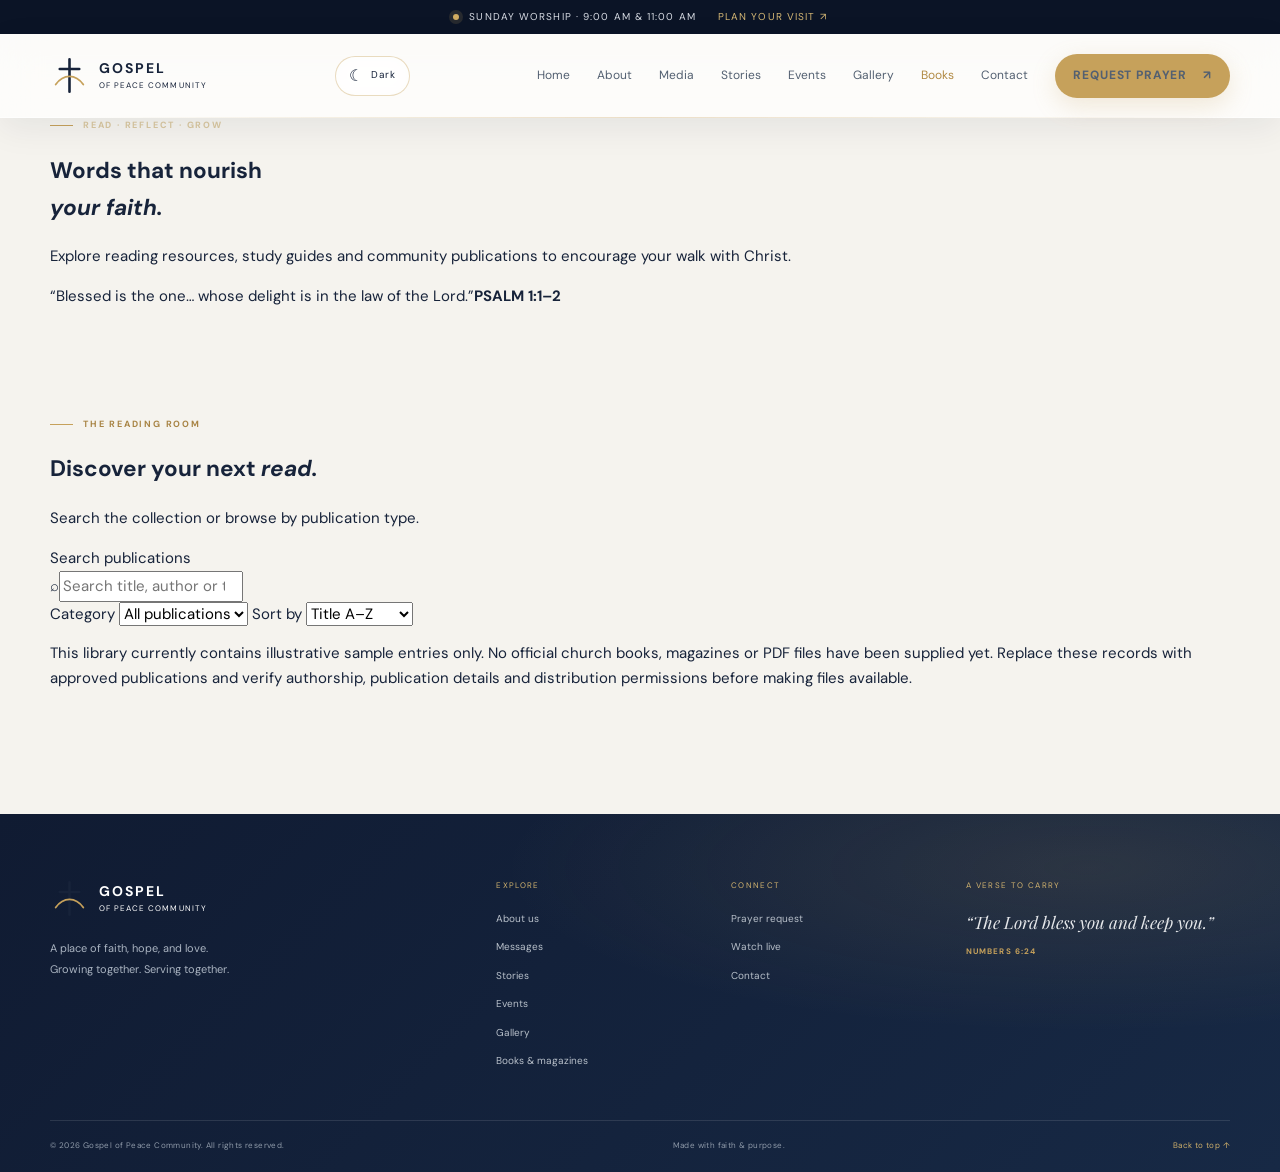
==== books.html @ 3d0a2bd6 "Add Books and Magazines library page" ====
<!DOCTYPE html>
<html lang="en" data-theme="light">
<head>
  <meta charset="UTF-8">
  <meta name="viewport" content="width=device-width, initial-scale=1">
  <meta name="theme-color" content="#f5f3ee">
  <meta name="description" content="Explore books, study guides and magazines from Gospel of Peace Community.">
  <title>Books & Magazines | Gospel of Peace Community</title>
  <link rel="preconnect" href="https://fonts.googleapis.com">
  <link rel="preconnect" href="https://fonts.gstatic.com" crossorigin>
  <link href="https://fonts.googleapis.com/css2?family=DM+Sans:wght@400;500;600;700&family=Playfair+Display:wght@500;600;700&display=swap" rel="stylesheet">
  <link rel="stylesheet" href="styles.css">
  <link rel="stylesheet" href="books.css">
</head>
<body class="books-page">
  <a class="skip-link" href="#main-content">Skip to content</a>
  <div class="announcement"><span class="live-dot"></span> Sunday Worship · 9:00 AM & 11:00 AM <a href="index.html#visit">Plan your visit <span aria-hidden="true">↗</span></a></div>
  <header class="site-header" id="top">
    <a class="brand" href="index.html#home" aria-label="Gospel of Peace Community home">
      <span class="brand-mark" aria-hidden="true"><svg viewBox="0 0 48 48"><path d="M24 4v40M12 16h24" stroke="currentColor" stroke-width="3.2" stroke-linecap="round"/><path d="M7 35c5-7 11-10 17-10s12 3 17 10" fill="none" stroke="#c6a15b" stroke-width="2.2" stroke-linecap="round"/></svg></span>
      <span class="brand-copy"><strong>GOSPEL</strong><small>OF PEACE COMMUNITY</small></span>
    </a>
    <div class="header-tools">
      <button class="theme-toggle" id="themeToggle" type="button" aria-label="Switch to dark mode" aria-pressed="false" title="Switch theme"><span class="theme-icon" aria-hidden="true">☾</span><span class="theme-label">Dark</span></button>
      <button class="menu-toggle" id="menuToggle" type="button" aria-label="Open navigation" aria-expanded="false"><span></span><span></span></button>
    </div>
    <nav class="main-nav" id="mainNav" aria-label="Main navigation">
      <a href="index.html#home">Home</a><a href="index.html#about">About</a><a href="media.html">Media</a><a href="testimonies.html">Stories</a><a href="events.html">Events</a><a href="gallery.html">Gallery</a><a class="active" href="books.html" aria-current="page">Books</a><a href="index.html#contact">Contact</a><a class="btn btn-gold nav-cta" href="index.html#prayer">Request Prayer <span>↗</span></a>
    </nav>
  </header>
  <main id="main-content" tabindex="-1">
    <section class="books-hero"><div class="container books-hero-inner">
      <div class="eyebrow light"><span></span> READ · REFLECT · GROW</div>
      <h1>Words that nourish<br><em>your faith.</em></h1>
      <p>Explore reading resources, study guides and community publications to encourage your walk with Christ.</p>
      <div class="books-verse"><span>“Blessed is the one… whose delight is in the law of the Lord.”</span><b>PSALM 1:1–2</b></div>
    </div></section>
    <section class="books-library section-pad" aria-labelledby="booksTitle"><div class="container">
      <div class="books-heading"><div><div class="eyebrow"><span></span> THE READING ROOM</div><h2 id="booksTitle">Discover your next <em>read.</em></h2><p>Search the collection or browse by publication type.</p></div><p class="books-count" id="booksCount" aria-live="polite"></p></div>
      <div class="books-controls">
        <label class="books-search-label" for="bookSearch">Search publications</label>
        <div class="books-search"><span aria-hidden="true">⌕</span><input id="bookSearch" type="search" placeholder="Search title, author or topic…" autocomplete="off"></div>
        <label class="books-category-label" for="bookCategory">Category</label>
        <select id="bookCategory"><option value="all">All publications</option></select>
        <label class="books-sort-label" for="bookSort">Sort by</label>
        <select id="bookSort"><option value="title">Title A–Z</option><option value="newest">Newest first</option><option value="oldest">Oldest first</option></select>
      </div>
      <div class="books-grid" id="booksGrid" aria-live="polite"></div>
      <div class="books-empty" id="booksEmpty" hidden><span aria-hidden="true">✧</span><h3>No publications found</h3><p>Try a different search term or category.</p><button class="btn btn-dark" type="button" id="clearBooks">Clear filters</button></div>
      <p class="books-demo-note">This library currently contains illustrative sample entries only. No official church books, magazines or PDF files have been supplied yet. Replace these records with approved publications and verify authorship, publication details and distribution permissions before making files available.</p>
    </div></section>
  </main>
  <footer class="site-footer"><div class="container footer-main">
    <div class="footer-brand"><a class="brand brand-light" href="index.html#home"><span class="brand-mark" aria-hidden="true"><svg viewBox="0 0 48 48"><path d="M24 4v40M12 16h24" stroke="currentColor" stroke-width="3.2" stroke-linecap="round"/><path d="M7 35c5-7 11-10 17-10s12 3 17 10" fill="none" stroke="#c6a15b" stroke-width="2.2" stroke-linecap="round"/></svg></span><span class="brand-copy"><strong>GOSPEL</strong><small>OF PEACE COMMUNITY</small></span></a><p>A place of faith, hope, and love.<br>Growing together. Serving together.</p></div>
    <div><small class="footer-heading">EXPLORE</small><a href="index.html#about">About us</a><a href="media.html">Messages</a><a href="testimonies.html">Stories</a><a href="events.html">Events</a><a href="gallery.html">Gallery</a><a href="books.html">Books & magazines</a></div>
    <div><small class="footer-heading">CONNECT</small><a href="index.html#prayer">Prayer request</a><a href="index.html#live">Watch live</a><a href="index.html#contact">Contact</a></div>
    <div><small class="footer-heading">A VERSE TO CARRY</small><p class="footer-verse">“The Lord bless you and keep you.”</p><b class="verse-ref">NUMBERS 6:24</b></div>
  </div><div class="container footer-bottom"><span>© 2026 Gospel of Peace Community. All rights reserved.</span><span>Made with faith & purpose.</span><a href="#top">Back to top ↑</a></div></footer>
  <dialog class="book-dialog" id="bookDialog" aria-labelledby="bookDialogTitle">
    <div class="book-dialog-head"><div><span id="bookDialogCategory"></span><h2 id="bookDialogTitle">Publication details</h2></div><button type="button" class="modal-close" id="closeBookDialog" aria-label="Close publication details">×</button></div>
    <div class="book-dialog-body"><div class="book-dialog-cover" id="bookDialogCover" aria-hidden="true">✧</div><div><p class="book-dialog-author" id="bookDialogAuthor"></p><p id="bookDialogDescription"></p><p class="book-dialog-meta" id="bookDialogMeta"></p><div class="book-dialog-actions"><a class="btn btn-gold" id="bookReadLink" href="#" target="_blank" rel="noopener" hidden>Read PDF ↗</a><a class="btn btn-dark" id="bookDownloadLink" href="#" download hidden>Download PDF ↓</a><span class="book-unavailable" id="bookUnavailable">PDF not yet available</span></div></div></div>
  </dialog>
  <script src="books-data.js"></script><script src="books.js"></script>
</body>
</html>
---- styles.css ----
*{box-sizing:border-box}html{scroll-behavior:smooth;scroll-padding-top:92px}body{margin:0;background:#f7f6f2;color:#17233a;font-family:"DM Sans",sans-serif;font-size:15px;line-height:1.65}a{color:inherit;text-decoration:none}button,input,textarea,select{font:inherit}button{cursor:pointer}.container{width:min(1180px,calc(100% - 48px));margin:auto}.section-pad{padding:108px 0}.announcement{height:34px;background:#0b1426;color:#d7dbe3;display:flex;justify-content:center;align-items:center;gap:10px;font-size:10px;letter-spacing:.11em;text-transform:uppercase}.announcement a{color:#d6b875;margin-left:12px}.live-dot,.live-status i{width:6px;height:6px;border-radius:50%;background:#d2ad61;display:inline-block;box-shadow:0 0 0 4px #d2ad6124}.site-header{height:84px;background:#fff;display:flex;align-items:center;justify-content:space-between;padding:0 max(24px,calc((100vw - 1180px)/2));position:sticky;top:0;z-index:50;box-shadow:0 8px 30px #101b3209}.brand{display:flex;align-items:center;gap:10px;color:#17233a}.brand-mark{width:39px;height:39px;display:block;color:#17233a}.brand-mark svg{width:100%;height:100%}.brand-copy{display:flex;flex-direction:column;line-height:1.05;letter-spacing:.18em}.brand-copy strong{font-size:14px}.brand-copy small{font-size:9px;letter-spacing:.38em;margin-top:5px}.main-nav{display:flex;align-items:center;gap:27px}.main-nav>a{font-size:12px;color:#536071;transition:.2s}.main-nav>a:hover,.main-nav>a.active{color:#b18a43}.main-nav .nav-login{margin-left:5px;color:#17233a}.btn{min-height:48px;padding:0 23px;display:inline-flex;align-items:center;justify-content:center;gap:16px;border:1px solid transparent;font-size:11px;font-weight:700;letter-spacing:.07em;text-transform:uppercase;transition:transform .25s,background .25s}.btn:hover{transform:translateY(-3px)}.btn-gold{background:#c6a15b;color:#101b32}.btn-gold:hover{background:#d9b971}.btn-dark{background:#101b32;color:#fff}.btn-outline-light{border-color:#ffffff77;color:#fff}.nav-cta{min-height:42px;padding:0 17px}.menu-toggle{display:none;background:none;border:0}.hero{height:min(760px,calc(100vh - 118px));min-height:620px;position:relative;background:#101b32;overflow:hidden;color:#fff}.hero-image{position:absolute;inset:0;background-image:url("https://images.unsplash.com/photo-1438032005730-c779502df39b?auto=format&fit=crop&w=2200&q=90");background-size:cover;background-position:center 45%;transform:scale(1.02);animation:heroZoom 18s ease-in-out infinite alternate}.hero-shade{position:absolute;inset:0;background:linear-gradient(90deg,#0c1729f2 0%,#0c1729d9 42%,#0c17294a 100%),linear-gradient(0deg,#0c1729aa,transparent 50%)}.hero-content{position:relative;z-index:2;padding-top:112px}.eyebrow{font-size:9px;letter-spacing:.2em;font-weight:700;color:#a88445;display:flex;align-items:center;gap:10px;text-transform:uppercase}.eyebrow>span{width:23px;height:1px;background:#c6a15b;display:inline-block}.eyebrow.light{color:#d9c69e}.hero h1,.section-heading h2,.welcome-copy h2,.mission-grid h2,.testimony-intro h2,.live-copy h2,.prayer-grid h2,.visit-grid h2,.contact-grid h2{font-family:"Playfair Display",serif;font-weight:500;letter-spacing:-.045em;line-height:1.03}.hero h1{font-size:clamp(58px,7.5vw,100px);margin:27px 0 20px}.hero h1 em,.section-heading h2 em,.welcome-copy h2 em,.mission-grid h2 em,.testimony-intro h2 em,.live-copy h2 em,.prayer-grid h2 em,.visit-grid h2 em,.contact-grid h2 em,.section-top h2 em{color:#c6a15b;font-weight:500}.hero-content>p{font-size:14px;color:#d4d9e0;line-height:1.9}.hero-actions{display:flex;gap:12px;margin-top:29px}.play-small{font-size:9px}.hero-note{display:flex;align-items:center;gap:13px;margin-top:64px;color:#c8cbd1;font-size:10px}.hero-note b{font-size:8px;letter-spacing:.15em;color:#d4b56f}.note-line{height:1px;width:30px;background:#c6a15b}.hero-side-label{position:absolute;right:35px;top:48%;writing-mode:vertical-rl;letter-spacing:.24em;font-size:8px;color:#ffffffa8}.scroll-cue{position:absolute;bottom:27px;left:max(24px,calc((100vw - 1180px)/2));font-size:8px;letter-spacing:.2em;color:#d2d5da;display:flex;align-items:center;gap:12px}.scroll-cue span{height:31px;width:1px;background:#c6a15b}.welcome-grid{display:grid;grid-template-columns:1fr 1fr;gap:100px;align-items:center}.welcome-visual{height:490px;position:relative}.welcome-photo{position:absolute;left:35px;top:0;width:78%;height:430px;background:url("https://images.unsplash.com/photo-1519491050282-cf00c82424b4?auto=format&fit=crop&w=1100&q=85") center/cover}.welcome-photo:after{content:"";position:absolute;inset:0;background:linear-gradient(0deg,#101b3244,transparent 55%)}.verse-card{position:absolute;right:0;bottom:0;width:220px;background:#101b32;color:white;padding:23px 27px;box-shadow:0 18px 45px #101b3233}.quote-mark{font-family:Georgia;font-size:42px;color:#c6a15b;line-height:.7}.verse-card p{font-family:"Playfair Display";font-size:22px;line-height:1.2;margin:10px 0}.verse-card small{font-size:8px;letter-spacing:.17em;color:#d5b976}.visual-ring{position:absolute;width:95px;height:95px;border:1px solid #c6a15b;left:0;bottom:25px;border-radius:50%;z-index:-1}.welcome-copy h2,.section-top h2,.section-heading h2,.mission-grid h2,.testimony-intro h2,.live-copy h2,.prayer-grid h2,.visit-grid h2,.contact-grid h2{font-size:clamp(38px,4.5vw,58px);margin:20px 0}.welcome-copy .lead{font-size:18px;color:#29384d;line-height:1.6}.welcome-copy>p:not(.lead){color:#697384;max-width:490px;font-size:13px;line-height:2}.text-link{display:inline-flex;align-items:center;gap:15px;margin-top:22px;font-size:10px;font-weight:700;text-transform:uppercase;letter-spacing:.12em;border-bottom:1px solid #c6a15b;padding-bottom:9px}.text-link span{color:#b18a43}.mission-band{position:relative;background:#101b32;color:#fff;padding:75px 0;overflow:hidden}.mission-grid{display:grid;grid-template-columns:1.1fr 1fr 60px;gap:65px;align-items:center;position:relative;z-index:2}.mission-grid h2{font-size:48px;margin:18px 0 0}.mission-grid p{font-size:13px;line-height:2;color:#c4cbd4}.round-arrow{width:54px;height:54px;border:1px solid #c6a15b;border-radius:50%;display:grid;place-items:center;color:#c6a15b;font-size:20px}.mission-decoration{position:absolute;right:6%;top:-100px;font-size:360px;color:#ffffff06}.section-heading.centered{text-align:center}.section-heading.centered .eyebrow{justify-content:center}.section-heading h2{margin-bottom:9px}.section-heading>p{color:#7b8490;font-size:13px}.value-grid{display:grid;grid-template-columns:repeat(3,1fr);gap:18px;margin-top:52px}.value-card{position:relative;background:#fff;padding:36px 34px 40px;min-height:225px;border:1px solid #eeeae1;transition:.3s}.value-card:hover{transform:translateY(-7px);box-shadow:0 20px 45px #17233a0d}.value-icon{font-size:30px;color:#c6a15b}.value-card h3{font-family:"Playfair Display";font-size:24px;font-weight:500;margin:15px 0 7px}.value-card p{font-size:12px;color:#7a8491;line-height:1.9;max-width:280px}.value-card>span{position:absolute;right:28px;bottom:22px;font-size:9px;letter-spacing:.15em;color:#b8b6ae}.media-section{background:#f0eee8}.section-top{display:flex;justify-content:space-between;align-items:end;gap:20px}.section-top h2{margin:17px 0 0}.section-top .text-link{margin-bottom:8px}.filter-row{display:flex;gap:8px;margin:32px 0 23px;flex-wrap:wrap}.filter-chip{border:1px solid #d8d6cf;background:transparent;padding:9px 16px;border-radius:30px;font-size:10px;color:#697384;transition:.2s}.filter-chip.selected,.filter-chip:hover{background:#101b32;border-color:#101b32;color:white}.media-grid{display:grid;grid-template-columns:repeat(4,1fr);gap:17px}.media-card{background:#fff;min-width:0;transition:.25s}.media-card:hover{transform:translateY(-5px);box-shadow:0 15px 40px #17233a12}.media-thumb{height:185px;width:100%;border:0;position:relative;display:grid;place-items:center;background-size:cover;background-position:center}.thumb-one{background-image:linear-gradient(#101b3244,#101b3266),url("https://images.unsplash.com/photo-1507692049790-de58290a4334?auto=format&fit=crop&w=700&q=80")}.thumb-two{background-image:linear-gradient(#101b3244,#101b3266),url("https://images.unsplash.com/photo-1511632765486-a01980e01a18?auto=format&fit=crop&w=700&q=80")}.thumb-three{background-image:linear-gradient(#101b3244,#101b3266),url("https://images.unsplash.com/photo-1517486808906-6ca8b3f04846?auto=format&fit=crop&w=700&q=80")}.thumb-four{background-image:linear-gradient(#101b3244,#101b3266),url("https://images.unsplash.com/photo-1438032005730-c779502df39b?auto=format&fit=crop&w=700&q=80")}.play-button{width:45px;height:45px;display:grid;place-items:center;background:#c6a15b;color:#101b32;border-radius:50%;font-size:12px;padding-left:3px;box-shadow:0 0 0 9px #ffffff25}.platform-tag{position:absolute;left:13px;bottom:12px;background:#101b32c9;color:#fff;padding:5px 9px;font-size:8px;letter-spacing:.07em}.media-info{padding:19px 18px 21px}.media-info small,.story-card small,.book-card small{font-size:8px;letter-spacing:.12em;color:#a17d3f;font-weight:700}.media-info h3{font-family:"Playfair Display";font-size:19px;font-weight:500;line-height:1.25;margin:9px 0}.media-info p{font-size:11px;color:#7d8792;line-height:1.7;margin:0}.demo-note{font-size:10px;color:#99958a;margin-top:18px}.testimony-section{background:#101b32;color:#fff}.testimony-grid{display:grid;grid-template-columns:.8fr 1.2fr;gap:100px}.testimony-intro h2{font-size:57px}.testimony-intro>p{color:#c4cbd4;font-size:13px;line-height:2;max-width:330px;margin-bottom:28px}.testimony-verse{border-left:1px solid #c6a15b;padding:3px 0 3px 18px;margin-top:52px;color:#c8ced6;font-family:"Playfair Display";font-size:16px;line-height:1.5;max-width:340px}.testimony-verse b{display:block;font:700 8px "DM Sans";letter-spacing:.17em;color:#c6a15b;margin-top:12px}.story-card{display:grid;grid-template-columns:40px 1fr 30px;gap:20px;padding:23px 0;border-bottom:1px solid #ffffff25;align-items:start}.story-number{font-family:"Playfair Display";font-size:21px;color:#c6a15b}.story-card h3{font-family:"Playfair Display";font-weight:500;font-size:21px;margin:6px 0}.story-card p{font-size:11px;color:#b3bdca;margin:0 0 8px}.story-card a{font-size:9px;color:#d7b873;text-transform:uppercase;letter-spacing:.1em}.story-arrow{color:#c6a15b}.gallery-grid{display:grid;grid-template-columns:1.4fr 1fr 1fr;grid-template-rows:190px 190px;gap:14px;margin-top:40px}.gallery-item{position:relative;padding:0;border:0;overflow:hidden;background:#ddd;text-align:left}.gallery-item.gallery-large{grid-row:span 2}.gallery-item img{width:100%;height:100%;object-fit:cover;display:block;transition:transform .6s}.gallery-item:hover img{transform:scale(1.06)}.gallery-item:after{content:"";position:absolute;inset:35% 0 0;background:linear-gradient(transparent,#101b32b8)}.gallery-item>span{position:absolute;z-index:1;bottom:17px;left:19px;right:18px;color:white;font-size:9px;letter-spacing:.13em;display:flex;justify-content:space-between}.gallery-item>span b{color:#d9b971}.events-section{background:#f0eee8}.events-layout{display:grid;grid-template-columns:1fr 1fr;gap:35px;margin-top:40px}.featured-event{background:#101b32;color:#fff;display:grid;grid-template-columns:1fr 1fr;min-height:360px}.event-image{background:url("https://images.unsplash.com/photo-1507692049790-de58290a4334?auto=format&fit=crop&w=900&q=85") center/cover}.event-feature-content{padding:32px 28px}.event-label{font-size:8px;letter-spacing:.16em;color:#d7b873}.event-feature-content h3{font:500 31px/1.1 "Playfair Display";margin:18px 0 12px}.event-feature-content p{font-size:11px;color:#c0c8d2;line-height:1.8}.event-meta{display:flex;flex-direction:column;gap:5px;font-size:9px;color:#d5d9df;margin:20px 0}.event-feature-content .btn{min-height:42px;padding:0 15px;font-size:9px}.event-row{display:grid;grid-template-columns:62px 1fr 25px;gap:18px;padding:19px 0;border-bottom:1px solid #d8d5cb;align-items:center}.date-block{width:55px;height:61px;background:#fff;display:flex;flex-direction:column;align-items:center;justify-content:center}.date-block b{font:500 25px "Playfair Display"}.date-block small{font-size:8px;color:#b18a43;letter-spacing:.12em}.event-row>div:nth-child(2)>small{font-size:8px;letter-spacing:.1em;color:#a17d3f}.event-row h3{font:500 19px "Playfair Display";margin:3px 0}.event-row p{font-size:10px;color:#7d8792;margin:0}.event-row>a{font-size:17px;color:#b18a43}.event-calendar-link{margin-top:23px}.live-section{background:#17243b;color:#fff}.live-grid{display:grid;grid-template-columns:.8fr 1.2fr;gap:80px;align-items:center}.live-copy h2{font-size:54px}.live-copy>p{font-size:13px;color:#c2cad4;line-height:2;max-width:340px;margin-bottom:26px}.live-copy .demo-note{display:block;color:#aab4c1}.live-player{background:#0a1220;padding:10px;box-shadow:0 25px 60px #0004}.live-screen{height:310px;position:relative;display:grid;place-items:center;overflow:hidden;background:linear-gradient(140deg,#1c304c,#111a2b 55%,#3d3326)}.live-screen-glow{position:absolute;width:350px;height:350px;border-radius:50%;background:#c6a15b20;filter:blur(50px)}.live-play{position:relative;width:62px;height:62px;border:1px solid #d9b971;border-radius:50%;display:grid;place-items:center;color:#d9b971;padding-left:4px}.live-status{position:absolute;left:20px;top:18px;font-size:8px;letter-spacing:.13em;color:#e7e7e7}.screen-caption{position:absolute;bottom:22px;font-size:10px;letter-spacing:.22em;color:#d8dce3}.player-footer{display:flex;justify-content:space-between;padding:13px 9px 5px;font-size:8px;letter-spacing:.12em;color:#b7c0cb}.book-grid{display:grid;grid-template-columns:repeat(3,1fr);gap:25px;margin-top:42px}.book-card{display:grid;grid-template-columns:135px 1fr;gap:19px;align-items:center}.book-cover{height:185px;box-shadow:8px 10px 18px #17233a22;display:flex;flex-direction:column;justify-content:space-between;padding:18px 13px;color:#fff;font-family:"Playfair Display";font-size:21px;line-height:1.05}.book-cover span i{color:#d8bb7c;font-style:normal}.book-cover small{font:700 6px "DM Sans";letter-spacing:.13em;color:#e5d5b1}.cover-one{background:linear-gradient(145deg,#273b50,#111b2c)}.cover-two{background:linear-gradient(145deg,#9a794c,#4d4538)}.cover-three{background:linear-gradient(145deg,#526c65,#172e36)}.book-card h3{font:500 20px "Playfair Display";margin:7px 0}.book-card p{font-size:10px;color:#7d8792;line-height:1.7;margin:0}.prayer-section{background:#e9e6de}.prayer-grid{display:grid;grid-template-columns:.9fr 1.1fr;gap:100px;align-items:start}.prayer-grid h2{font-size:56px}.prayer-grid>div>p{font-size:13px;color:#697384;line-height:2;max-width:400px}.prayer-scripture{border-left:1px solid #c6a15b;padding-left:17px;margin-top:42px;font:italic 17px "Playfair Display";max-width:350px}.prayer-scripture b{display:block;font:700 8px "DM Sans";letter-spacing:.15em;color:#a17d3f;margin-top:10px}.prayer-form{background:#fff;padding:35px 38px;box-shadow:0 20px 55px #17233a0b}.form-heading{display:flex;justify-content:space-between;gap:10px;align-items:center;border-bottom:1px solid #eeeae2;padding-bottom:18px;margin-bottom:20px}.form-heading span{font-size:10px;font-weight:700;letter-spacing:.15em}.form-heading small{font-size:9px;color:#9399a1}.prayer-form label,.member-panel label{display:block;font-size:10px;font-weight:700;color:#354154;margin:14px 0}.prayer-form label>span{font-weight:400;color:#9ba0a6}.prayer-form input:not([type=checkbox]),.prayer-form textarea,.prayer-form select,.member-panel input{display:block;width:100%;margin-top:7px;border:1px solid #e6e4df;background:#fbfaf8;padding:12px 13px;font-size:11px;color:#17233a;outline:none}.prayer-form input:focus,.prayer-form textarea:focus,.prayer-form select:focus,.member-panel input:focus{border-color:#c6a15b}.prayer-form textarea{resize:vertical}.check-label{display:flex!important;align-items:center;gap:9px;font-weight:400!important;color:#7b8490!important}.check-label input{accent-color:#a17d3f}.form-submit{width:100%;border:0;margin-top:8px}.form-privacy{display:block;font-size:9px;color:#9299a2;line-height:1.6;margin-top:12px}.form-feedback{font-size:11px;color:#477a5b;margin-top:10px}.visit-section{background:#101b32;color:white}.visit-grid{display:grid;grid-template-columns:1fr 1fr;gap:100px;align-items:center}.visit-grid h2{font-size:57px}.visit-grid>div>p{font-size:13px;color:#c2cad4;max-width:370px;line-height:2;margin-bottom:27px}.service-card{border:1px solid #ffffff2b;padding:32px 36px}.service-card>small{font-size:8px;letter-spacing:.18em;color:#d5b875}.service-time{display:flex;align-items:center;justify-content:space-between;border-bottom:1px solid #ffffff25;padding:21px 0}.service-time b{font:500 21px "Playfair Display"}.service-time strong{font:500 26px "Playfair Display";color:#d8bb7c}.service-time i{font:700 8px "DM Sans";letter-spacing:.1em}.service-location{font-size:10px;color:#c1c8d1;margin-top:20px}.contact-grid{display:grid;grid-template-columns:.9fr 1.1fr;gap:90px;align-items:center}.contact-grid h2{font-size:55px}.contact-grid>div:first-child>p{font-size:13px;color:#78828f;line-height:1.9}.contact-detail{display:flex;gap:17px;align-items:center;margin:23px 0}.contact-detail>span{width:35px;height:35px;border:1px solid #d9c69e;border-radius:50%;display:grid;place-items:center;color:#a17d3f}.contact-detail div{display:flex;flex-direction:column}.contact-detail small{font-size:8px;letter-spacing:.15em;color:#a17d3f}.contact-detail b{font-size:11px;font-weight:600}.map-placeholder{height:390px;position:relative;overflow:hidden;background-color:#e7e5de;background-image:linear-gradient(30deg,transparent 48%,#fff 49%,#fff 51%,transparent 52%),linear-gradient(120deg,transparent 48%,#fff 49%,#fff 51%,transparent 52%);background-size:85px 85px}.map-lines{position:absolute;inset:0;background:repeating-linear-gradient(12deg,transparent 0 45px,#d2d1c9 46px 48px,transparent 49px 90px);opacity:.7}.map-pin{position:absolute;left:50%;top:43%;width:48px;height:48px;border-radius:50% 50% 50% 0;transform:rotate(-45deg);background:#101b32;color:#d8bb7c;display:grid;place-items:center;box-shadow:0 10px 25px #17233a33}.map-pin:first-letter{transform:rotate(45deg)}.map-label{position:absolute;bottom:18px;left:18px;background:white;padding:13px 17px;display:flex;flex-direction:column;box-shadow:0 5px 20px #17233a12}.map-label b{font-size:9px;letter-spacing:.1em}.map-label small{font-size:8px;color:#87909b}.site-footer{background:#0b1426;color:#fff;padding:65px 0 20px}.footer-main{display:grid;grid-template-columns:1.5fr .7fr .7fr 1fr;gap:50px;padding-bottom:50px}.brand-light{color:#fff}.footer-brand>p{font-size:11px;color:#aab4c1;line-height:1.9;margin-top:20px}.footer-main>div:not(:first-child){display:flex;flex-direction:column;align-items:flex-start;gap:12px}.footer-heading{font-size:8px;letter-spacing:.17em;color:#d2b36f;margin-bottom:7px}.footer-main a:not(.brand){font-size:10px;color:#b8c0ca}.footer-main a:hover{color:#d9b971}.footer-verse{font:italic 17px "Playfair Display";color:#e4e6e9;margin:0}.verse-ref{font-size:8px;letter-spacing:.14em;color:#c6a15b}.social-links{display:flex;gap:9px;margin-top:10px}.social-links a{width:28px;height:28px;border:1px solid #ffffff33;border-radius:50%;display:grid;place-items:center}.footer-bottom{border-top:1px solid #ffffff1c;padding-top:18px;display:flex;justify-content:space-between;color:#8f9aa9;font-size:8px;letter-spacing:.05em}.footer-bottom a{color:#d1b16b}.modal{position:fixed;inset:0;z-index:100;display:none;align-items:center;justify-content:center;padding:24px}.modal.open{display:flex}.modal-backdrop{position:absolute;inset:0;background:#07101de8;backdrop-filter:blur(7px)}.modal-panel{position:relative;z-index:1;max-width:900px;width:100%;background:#fff;padding:18px;box-shadow:0 25px 80px #0005}.modal-close{position:absolute;right:10px;top:7px;z-index:3;width:36px;height:36px;border:0;background:#101b32;color:white;font-size:24px}.video-panel{max-width:900px}.video-frame{aspect-ratio:16/9;background:#080e18}.video-frame iframe{width:100%;height:100%;border:0}.image-panel{max-width:1000px;background:transparent;padding:0}.image-panel img{max-width:100%;max-height:85vh;display:block;margin:auto}.member-panel{max-width:430px;padding:42px}.member-panel h2{font:500 39px "Playfair Display";margin:12px 0 20px}.member-panel h2 em{color:#c6a15b}.member-tabs{display:flex;border-bottom:1px solid #e8e5de;margin-bottom:20px}.member-tabs button{background:none;border:0;padding:11px 15px;font-size:10px;color:#7b8490}.member-tabs button.selected{border-bottom:2px solid #c6a15b;color:#17233a}.hidden{display:none!important}.toast{position:fixed;bottom:24px;left:50%;transform:translate(-50%,20px);background:#101b32;color:white;padding:12px 20px;font-size:11px;opacity:0;pointer-events:none;transition:.3s;z-index:200}.toast.show{opacity:1;transform:translate(-50%,0)}@keyframes heroZoom{from{transform:scale(1.02)}to{transform:scale(1.09)}}@media(max-width:1050px){.main-nav{gap:15px}.main-nav>a{font-size:10px}.welcome-grid,.testimony-grid,.prayer-grid,.visit-grid{gap:55px}.media-grid{grid-template-columns:repeat(2,1fr)}.book-grid{gap:15px}.book-card{grid-template-columns:110px 1fr}.book-cover{height:160px}.mission-grid{gap:30px}}@media(max-width:760px){.container{width:min(100% - 36px,560px)}.section-pad{padding:75px 0}.announcement{font-size:8px}.site-header{height:72px;padding:0 18px}.menu-toggle{display:flex;flex-direction:column;gap:6px;padding:10px}.menu-toggle span{width:23px;height:1px;background:#17233a}.main-nav{position:absolute;top:72px;left:0;right:0;background:#fff;padding:18px 22px 25px;display:none;flex-direction:column;align-items:stretch;gap:0;box-shadow:0 18px 25px #101b3214}.main-nav.open{display:flex}.main-nav>a{padding:12px 0;font-size:12px;border-bottom:1px solid #f0eee8}.main-nav .nav-cta{margin-top:12px;justify-content:center}.hero{height:690px;min-height:0}.hero-content{padding-top:95px}.hero h1{font-size:65px}.hero-content>p{font-size:12px}.hero-note{align-items:flex-start;flex-wrap:wrap;margin-top:48px;max-width:300px}.hero-note b{width:100%;padding-left:43px}.hero-side-label{display:none}.welcome-grid,.mission-grid,.testimony-grid,.events-layout,.live-grid,.prayer-grid,.visit-grid,.contact-grid{grid-template-columns:1fr;gap:42px}.welcome-visual{height:400px;max-width:470px;width:100%;margin:auto}.welcome-photo{height:350px}.welcome-copy h2,.section-top h2,.section-heading h2,.mission-grid h2,.testimony-intro h2,.live-copy h2,.prayer-grid h2,.visit-grid h2,.contact-grid h2{font-size:44px}.mission-grid{gap:20px}.mission-grid .round-arrow{display:none}.value-grid{grid-template-columns:1fr;gap:12px;margin-top:34px}.value-card{min-height:180px;padding:25px}.section-top{align-items:flex-start;flex-direction:column}.section-top .text-link{margin-top:0}.media-grid{grid-template-columns:1fr 1fr;gap:10px}.media-thumb{height:140px}.media-info{padding:14px 12px}.media-info h3{font-size:16px}.media-info p{font-size:10px}.story-card{grid-template-columns:27px 1fr 15px;gap:12px}.story-card h3{font-size:18px}.gallery-grid{grid-template-columns:1fr 1fr;grid-template-rows:190px 150px}.gallery-item.gallery-large{grid-row:span 2}.featured-event{grid-template-columns:1fr 1fr;min-height:300px}.event-feature-content{padding:20px 16px}.event-feature-content h3{font-size:25px}.event-feature-content p{font-size:10px}.event-row{grid-template-columns:55px 1fr 18px;gap:12px}.live-grid{gap:30px}.live-screen{height:240px}.book-grid{grid-template-columns:1fr;gap:25px}.book-card{grid-template-columns:120px 1fr}.prayer-form{padding:25px 20px}.form-heading{flex-direction:column;align-items:flex-start}.service-card{padding:23px}.map-placeholder{height:300px}.footer-main{grid-template-columns:1fr 1fr;gap:35px 20px}.footer-brand{grid-column:span 2}.footer-bottom{flex-wrap:wrap;gap:12px}.desktop-only{display:none}}@media(max-width:390px){.hero h1{font-size:55px}.media-grid{grid-template-columns:1fr}.media-thumb{height:190px}.featured-event{grid-template-columns:1fr}.event-image{height:170px}.gallery-grid{grid-template-rows:160px 130px}.prayer-form{padding:22px 16px}}


/* ── Refined glass / motion layer ─────────────────────────────────────── */
:root{
  color-scheme:light;
  --page:#f5f3ee;--surface:rgba(255,255,255,.72);--surface-solid:#fff;
  --surface-soft:#eeece5;--ink:#17233a;--muted:#687486;--line:rgba(23,35,58,.10);
  --gold:#c6a15b;--glass-shadow:0 22px 70px rgba(25,35,55,.10);
}
body{background:var(--page);color:var(--ink);transition:background .45s ease,color .45s ease}
.site-header{background:rgba(255,255,255,.72);backdrop-filter:blur(22px) saturate(155%);-webkit-backdrop-filter:blur(22px) saturate(155%);border-bottom:1px solid rgba(255,255,255,.55);box-shadow:0 10px 35px rgba(16,27,50,.07)}
.header-tools{display:flex;align-items:center;gap:12px}
.theme-toggle{display:inline-flex;align-items:center;gap:8px;padding:9px 13px;border:1px solid rgba(198,161,91,.38);border-radius:999px;background:rgba(255,255,255,.42);color:var(--ink);font-size:10px;letter-spacing:.06em;transition:background .3s,border-color .3s,transform .3s;backdrop-filter:blur(12px)}
.theme-toggle:hover{transform:translateY(-2px);background:rgba(198,161,91,.14);border-color:var(--gold)}
.theme-icon{font-size:16px;line-height:1}
.brand-mark,.brand-copy,.main-nav a,.menu-toggle span{transition:color .35s,background .35s}
.btn,.filter-chip,.round-arrow,.text-link,.media-card,.value-card,.story-card,.event-row,.book-card,.gallery-item{transition:all .38s cubic-bezier(.2,.75,.25,1)}
.btn{border-radius:999px;box-shadow:0 8px 22px rgba(16,27,50,.10)}
.btn-gold{box-shadow:0 8px 25px rgba(198,161,91,.22)}
.value-card,.media-card,.story-card,.prayer-form,.service-card,.book-card,.featured-event,.live-player{border-radius:20px;overflow:hidden}
.value-card,.media-card,.prayer-form,.service-card{border:1px solid rgba(255,255,255,.7);box-shadow:0 14px 45px rgba(23,35,58,.055)}
.value-card{background:linear-gradient(145deg,rgba(255,255,255,.88),rgba(255,255,255,.58));backdrop-filter:blur(14px)}
.media-card{background:rgba(255,255,255,.76);border:1px solid rgba(255,255,255,.72);box-shadow:0 12px 36px rgba(23,35,58,.06)}
.media-thumb{overflow:hidden}
.media-thumb:after{content:"";position:absolute;inset:0;background:linear-gradient(135deg,rgba(255,255,255,.16),transparent 48%);pointer-events:none}
.gallery-item{border-radius:16px;overflow:hidden}
.gallery-item img{transition:transform .8s cubic-bezier(.2,.75,.25,1),filter .8s}
.gallery-item:hover img{transform:scale(1.07);filter:saturate(1.12)}
.prayer-form{background:rgba(255,255,255,.72);backdrop-filter:blur(18px);border:1px solid rgba(255,255,255,.82);box-shadow:var(--glass-shadow)}
.verse-card{border-radius:16px;background:linear-gradient(145deg,rgba(20,34,57,.92),rgba(12,23,41,.78));backdrop-filter:blur(18px);border:1px solid rgba(255,255,255,.15)}
.hero-shade{background:linear-gradient(90deg,rgba(8,17,31,.91),rgba(8,17,31,.62) 48%,rgba(8,17,31,.18)),linear-gradient(0deg,rgba(8,17,31,.65),transparent 58%)}
.hero-content{animation:heroEnter 1s .12s both}
.hero h1{text-shadow:0 12px 45px rgba(0,0,0,.2)}
.hero-note{animation:fadeUp .9s .55s both}
.mission-band,.testimony-section,.live-section,.site-footer{background-image:radial-gradient(ellipse at 85% 15%,rgba(198,161,91,.13),transparent 38%),linear-gradient(135deg,#101b32,#172945)}
.mission-decoration{animation:slowOrbit 36s linear infinite;transform-origin:center}
.round-arrow:hover{background:var(--gold);color:#101b32;transform:rotate(45deg)}
.value-card:hover,.media-card:hover{transform:translateY(-9px) scale(1.012)}
.story-card:hover{transform:translateX(7px)}
.event-row:hover{transform:translateX(6px)}
.book-cover{transition:transform .55s cubic-bezier(.2,.75,.25,1),box-shadow .55s}
.book-card:hover .book-cover{transform:translateY(-7px) rotate(-2deg);box-shadow:0 22px 38px rgba(0,0,0,.18)}
.play-button,.live-play{animation:softPulse 3s ease-in-out infinite}
/* Elements are revealed as they enter the viewport; content remains visible without JS. */
.js-motion [data-reveal]{opacity:0;transform:translateY(26px);transition:opacity .8s ease,transform .8s cubic-bezier(.2,.75,.25,1)}
.js-motion [data-reveal].is-visible{opacity:1;transform:translateY(0)}
.js-motion [data-reveal-delay="1"]{transition-delay:.10s}.js-motion [data-reveal-delay="2"]{transition-delay:.20s}.js-motion [data-reveal-delay="3"]{transition-delay:.30s}
@keyframes heroEnter{from{opacity:0;transform:translateY(24px)}to{opacity:1;transform:translateY(0)}}
@keyframes fadeUp{from{opacity:0;transform:translateY(15px)}to{opacity:1;transform:translateY(0)}}
@keyframes slowOrbit{to{transform:rotate(360deg)}}
@keyframes softPulse{0%,100%{box-shadow:0 0 0 8px rgba(255,255,255,.14)}50%{box-shadow:0 0 0 14px rgba(255,255,255,.035)}}

/* Dark theme: deliberately tuned surfaces rather than a simple inversion. */
html[data-theme="dark"]{color-scheme:dark;--page:#0c1422;--surface:rgba(24,36,55,.76);--surface-solid:#172338;--surface-soft:#111d30;--ink:#edf0f4;--muted:#aab5c4;--line:rgba(222,231,242,.12);--glass-shadow:0 22px 70px rgba(0,0,0,.28)}
html[data-theme="dark"] body{background:var(--page);color:var(--ink)}
html[data-theme="dark"] .site-header{background:rgba(12,20,34,.76);border-bottom-color:rgba(255,255,255,.08);box-shadow:0 10px 35px rgba(0,0,0,.2)}
html[data-theme="dark"] .brand,html[data-theme="dark"] .main-nav .nav-login,html[data-theme="dark"] .main-nav>a{color:#e8edf4}
html[data-theme="dark"] .main-nav>a:hover,html[data-theme="dark"] .main-nav>a.active{color:#dfbd78}
html[data-theme="dark"] .theme-toggle{background:rgba(255,255,255,.07);color:#f1f3f6;border-color:rgba(223,189,120,.35)}
html[data-theme="dark"] .welcome-copy .lead{color:#dce3eb}
html[data-theme="dark"] .welcome-copy>p:not(.lead),html[data-theme="dark"] .section-heading>p,html[data-theme="dark"] .section-top .text-link,html[data-theme="dark"] .text-link{color:#aab5c4}
html[data-theme="dark"] .values,html[data-theme="dark"] .gallery-section,html[data-theme="dark"] .events-section,html[data-theme="dark"] .publications-section,html[data-theme="dark"] .welcome,html[data-theme="dark"] .contact-section,html[data-theme="dark"] .visit-section{background:var(--page)}
html[data-theme="dark"] .media-section{background:#111d30}
html[data-theme="dark"] .value-card,html[data-theme="dark"] .media-card,html[data-theme="dark"] .prayer-form,html[data-theme="dark"] .service-card{background:linear-gradient(145deg,rgba(30,45,67,.88),rgba(20,32,50,.82));border-color:rgba(255,255,255,.09);box-shadow:0 16px 45px rgba(0,0,0,.16)}
html[data-theme="dark"] .value-card h3,html[data-theme="dark"] .media-info h3,html[data-theme="dark"] .book-card h3,html[data-theme="dark"] .event-row h3,html[data-theme="dark"] .contact-card h3{color:#f0f2f5}
html[data-theme="dark"] .value-card p,html[data-theme="dark"] .media-info p,html[data-theme="dark"] .book-card p,html[data-theme="dark"] .event-row p{color:#aab5c4}
html[data-theme="dark"] .filter-chip{color:#c0cad6;border-color:rgba(255,255,255,.18)}
html[data-theme="dark"] .filter-chip.selected,html[data-theme="dark"] .filter-chip:hover{background:#dfbd78;color:#172338;border-color:#dfbd78}
html[data-theme="dark"] .section-top h2,html[data-theme="dark"] .section-heading h2,html[data-theme="dark"] .welcome-copy h2,html[data-theme="dark"] .visit-grid h2,html[data-theme="dark"] .contact-grid h2{color:#f0f2f5}
html[data-theme="dark"] .prayer-form label,html[data-theme="dark"] .form-heading,html[data-theme="dark"] .check-label{color:#e2e8ef}
html[data-theme="dark"] .prayer-form input,html[data-theme="dark"] .prayer-form textarea,html[data-theme="dark"] .prayer-form select,html[data-theme="dark"] .member-panel input{background:rgba(8,15,27,.62);border-color:rgba(255,255,255,.15);color:#eef2f6}
html[data-theme="dark"] .prayer-form input::placeholder,html[data-theme="dark"] .prayer-form textarea::placeholder{color:#8996a8}
html[data-theme="dark"] .member-panel,html[data-theme="dark"] .modal-panel{background:#172338;color:#edf0f4;border:1px solid rgba(255,255,255,.1);border-radius:18px}
html[data-theme="dark"] .member-tabs{border-color:rgba(255,255,255,.13)}
html[data-theme="dark"] .member-tabs button{color:#aab5c4}
html[data-theme="dark"] .member-tabs button.selected{color:#f0f2f5}
html[data-theme="dark"] .menu-toggle span{background:#edf0f4}
html[data-theme="dark"] .main-nav{background:rgba(12,20,34,.96)}
html[data-theme="dark"] .main-nav>a{border-color:rgba(255,255,255,.08)}
html[data-theme="dark"] .footer-bottom{border-color:rgba(255,255,255,.12)}
@media(max-width:1050px){.header-tools{gap:7px}}
@media(max-width:760px){.theme-toggle{padding:8px 10px}.theme-label{display:none}.main-nav{backdrop-filter:blur(22px);-webkit-backdrop-filter:blur(22px)}}
@media(prefers-reduced-motion:reduce){*,*::before,*::after{scroll-behavior:auto!important;animation-duration:.01ms!important;animation-iteration-count:1!important;transition-duration:.01ms!important}.js-motion [data-reveal]{opacity:1;transform:none}}


/* Phase 1 refinement: clearer hierarchy, richer glass surfaces and keyboard access. */
:root{
  --glass-border:rgba(255,255,255,.58);
  --glass-highlight:rgba(255,255,255,.34);
  --glass-blur:18px;
  --focus-ring:0 0 0 3px rgba(198,161,91,.38);
}
html{scroll-padding-top:100px}
body{-webkit-font-smoothing:antialiased;text-rendering:optimizeLegibility}
.skip-link{position:fixed;z-index:1000;top:12px;left:12px;padding:12px 18px;border-radius:999px;background:#101b32;color:#fff;transform:translateY(-160%);transition:transform .2s ease}
.skip-link:focus{transform:translateY(0)}
:where(a,button,input,select,textarea,[tabindex]):focus-visible{outline:0;box-shadow:var(--focus-ring);border-radius:8px}
button,a{-webkit-tap-highlight-color:transparent}
.site-header{isolation:isolate}
.site-header:after{content:"";position:absolute;inset:auto 5% -1px;height:1px;background:linear-gradient(90deg,transparent,rgba(198,161,91,.34),transparent);pointer-events:none}
.brand-copy strong{letter-spacing:.14em}
.brand-copy small{letter-spacing:.13em;font-size:8px}
.theme-toggle{min-height:40px;cursor:pointer}
.theme-toggle:focus-visible,.menu-toggle:focus-visible{outline:2px solid var(--gold);outline-offset:4px}
.value-card,.media-card,.prayer-form,.service-card,.story-card,.book-card,.featured-event,.live-player,.contact-card,.map-placeholder{
  box-shadow:0 18px 52px rgba(23,35,58,.075);
}
.value-card,.media-card,.prayer-form,.service-card,.contact-card{
  border:1px solid var(--glass-border);
  backdrop-filter:blur(var(--glass-blur)) saturate(145%);
  -webkit-backdrop-filter:blur(var(--glass-blur)) saturate(145%);
}
.value-card:before,.media-card:before,.prayer-form:before,.service-card:before{
  content:"";position:absolute;inset:0 0 auto;height:1px;background:linear-gradient(90deg,transparent,var(--glass-highlight),transparent);pointer-events:none;
}
.value-card,.media-card,.prayer-form,.service-card{position:relative}
.section-top h2,.section-heading h2,.welcome-copy h2,.mission-grid h2,.testimony-intro h2,.live-copy h2,.prayer-grid h2,.visit-grid h2,.contact-grid h2{
  text-wrap:balance;letter-spacing:-.035em;
}
.text-link{width:fit-content;text-underline-offset:5px}
.text-link:hover{text-decoration:underline}
.filter-chip{min-height:38px;cursor:pointer}
.filter-chip:focus-visible{outline:2px solid var(--gold);outline-offset:3px}
.media-card[hidden]{display:none!important}
.gallery-item:focus-visible{outline:3px solid var(--gold);outline-offset:4px}
.prayer-form input,.prayer-form textarea,.prayer-form select,.member-panel input{
  min-height:44px;border-radius:10px;transition:border-color .2s ease,background .2s ease,box-shadow .2s ease;
}
.prayer-form textarea{min-height:116px;resize:vertical}
.prayer-form input:focus,.prayer-form textarea:focus,.prayer-form select:focus,.member-panel input:focus{
  border-color:var(--gold);outline:0;box-shadow:0 0 0 3px rgba(198,161,91,.16);
}
.btn{min-height:44px}
html[data-theme="dark"]{
  --glass-border:rgba(221,231,244,.12);
  --glass-highlight:rgba(255,255,255,.13);
  --focus-ring:0 0 0 3px rgba(223,189,120,.35);
}
html[data-theme="dark"] .value-card,
html[data-theme="dark"] .media-card,
html[data-theme="dark"] .prayer-form,
html[data-theme="dark"] .service-card,
html[data-theme="dark"] .contact-card{
  background:linear-gradient(145deg,rgba(34,49,72,.86),rgba(18,30,48,.82));
  border-color:var(--glass-border);
}
html[data-theme="dark"] .brand-copy strong,
html[data-theme="dark"] .brand-copy small{color:#edf0f4}
html[data-theme="dark"] .skip-link{background:#f2d69c;color:#172338}
@media(max-width:760px){
  .brand-copy small{font-size:7px}
  .main-nav{border-top:1px solid rgba(198,161,91,.2)}
  .main-nav>a{min-height:44px;display:flex;align-items:center}
  .header-tools{margin-left:auto}
}
@media(prefers-reduced-motion:reduce){
  html{scroll-behavior:auto!important}
  .hero-content,.hero-note{animation:none!important}
  .mission-decoration,.play-button,.live-play{animation:none!important}
  .gallery-item img{transition:none!important}
}
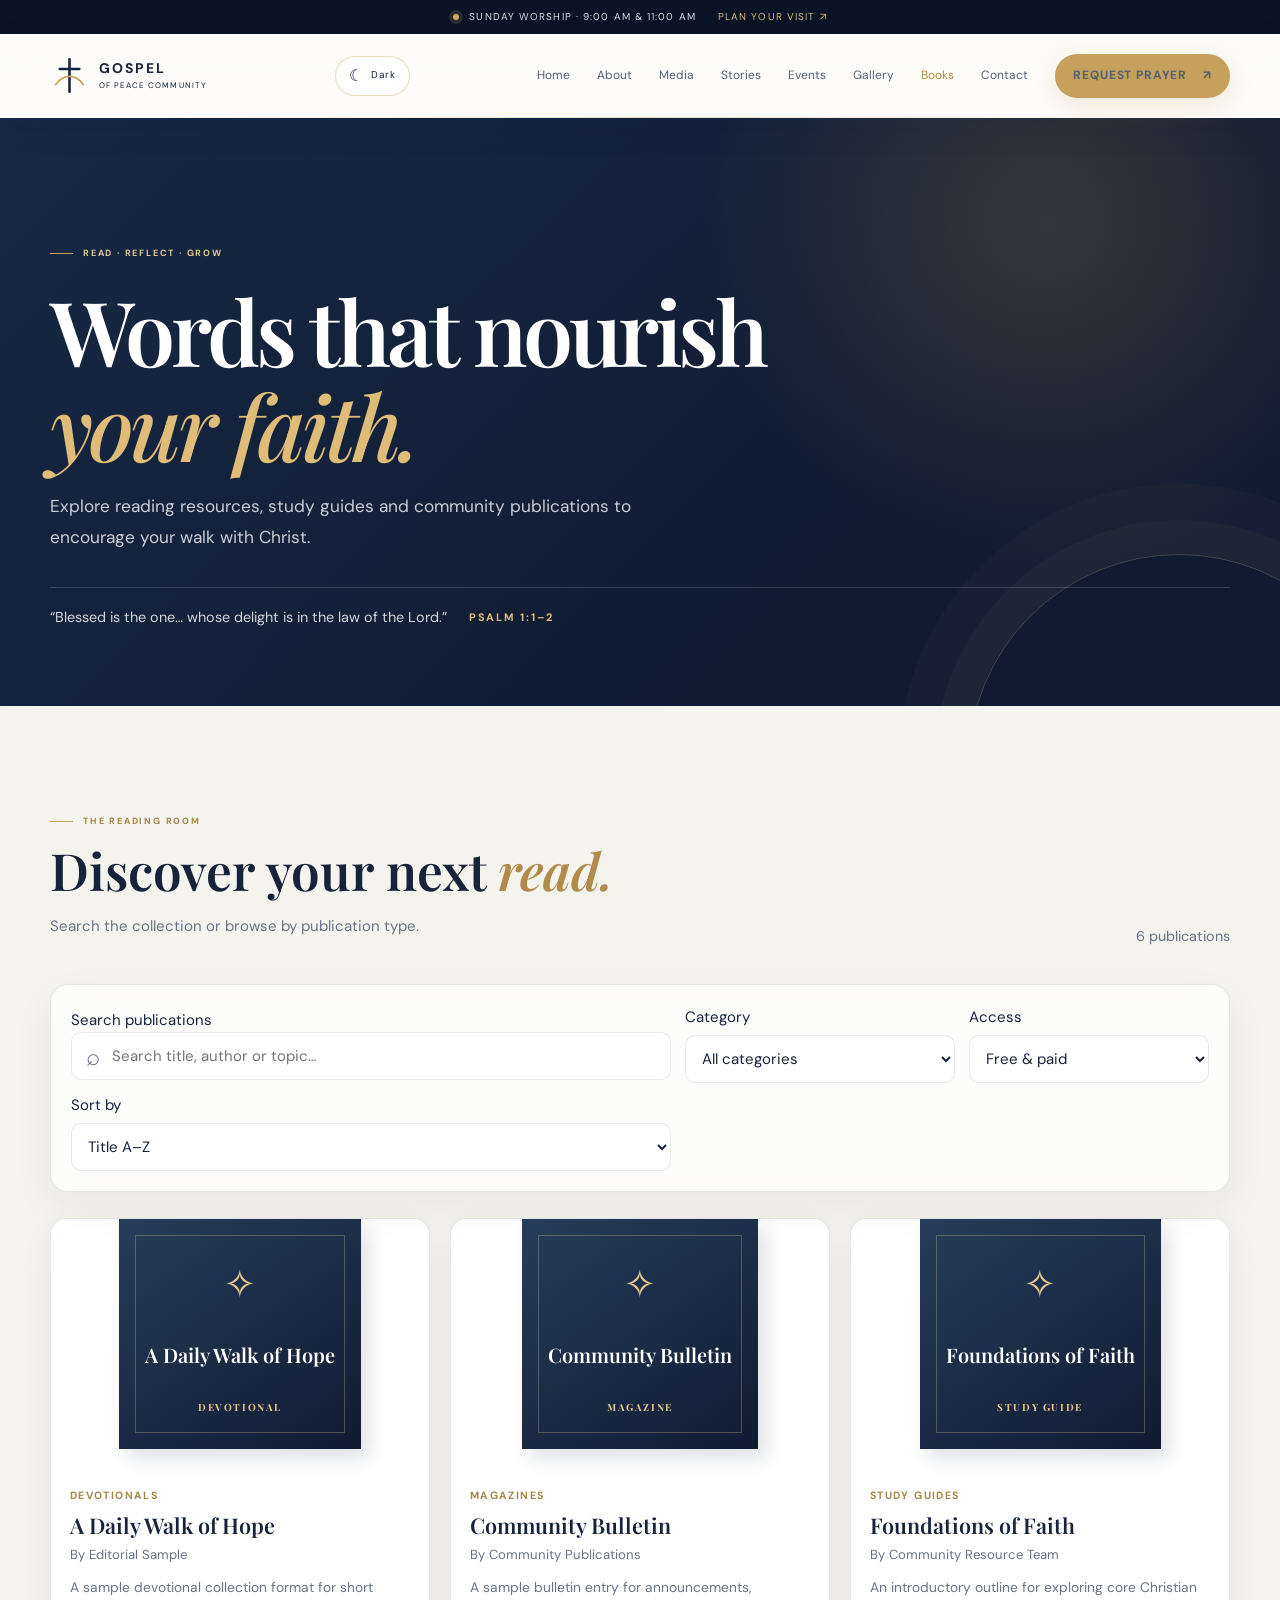
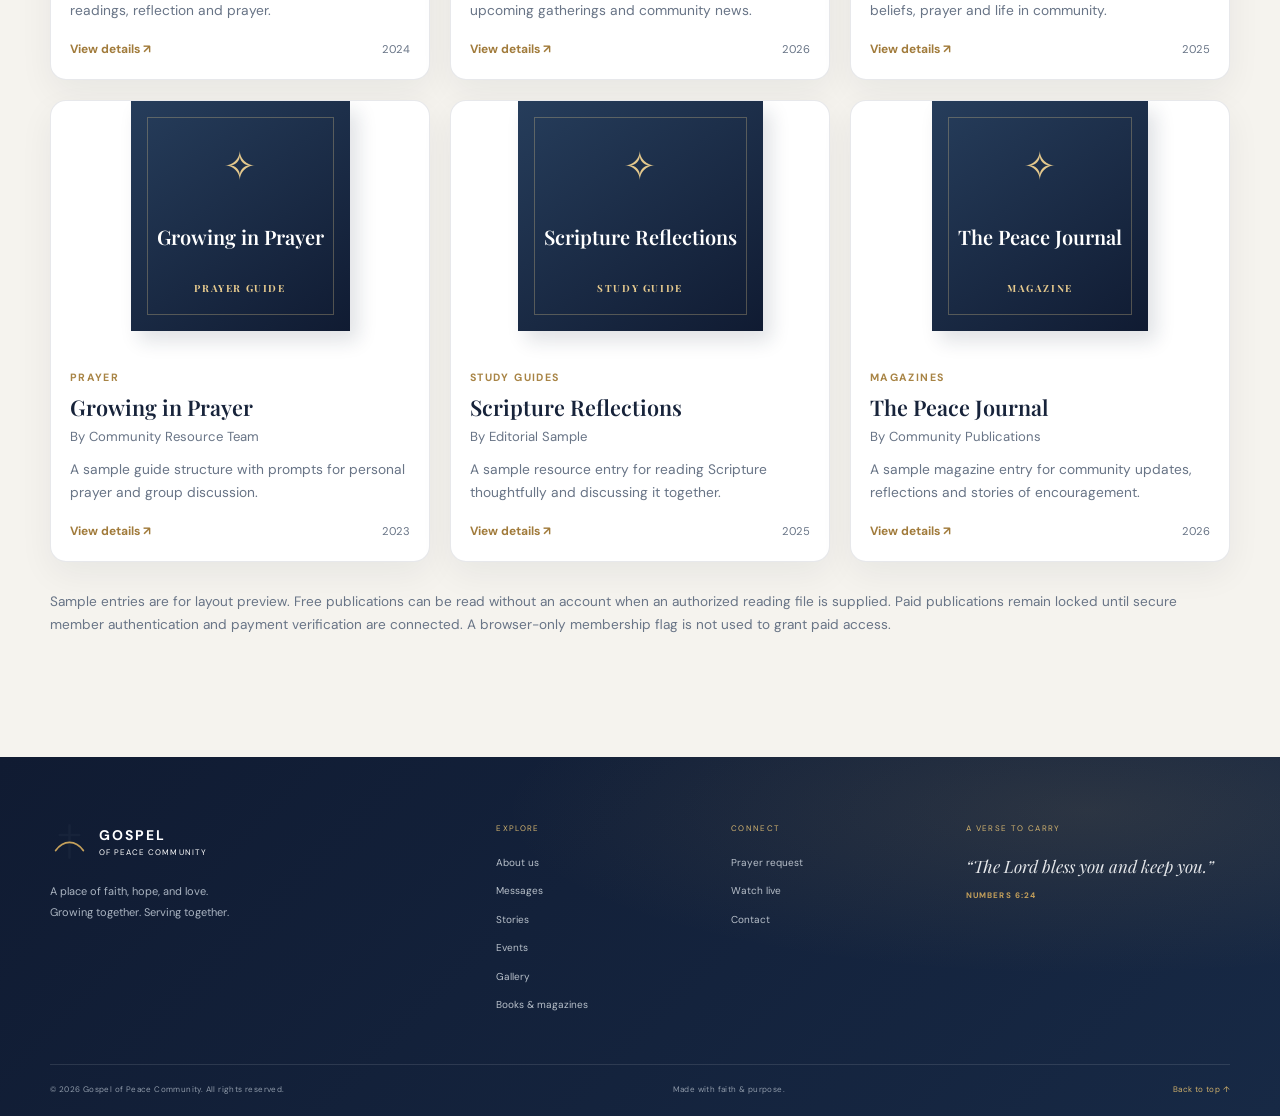
==== commit 25309d3d: "Improve Books filters and add access filter" ====
--- a/books.html
+++ b/books.html
@@ -37,17 +37,15 @@
     </div></section>
     <section class="books-library section-pad" aria-labelledby="booksTitle"><div class="container">
       <div class="books-heading"><div><div class="eyebrow"><span></span> THE READING ROOM</div><h2 id="booksTitle">Discover your next <em>read.</em></h2><p>Search the collection or browse by publication type.</p></div><p class="books-count" id="booksCount" aria-live="polite"></p></div>
-      <div class="books-controls">
-        <label class="books-search-label" for="bookSearch">Search publications</label>
-        <div class="books-search"><span aria-hidden="true">⌕</span><input id="bookSearch" type="search" placeholder="Search title, author or topic…" autocomplete="off"></div>
-        <label class="books-category-label" for="bookCategory">Category</label>
-        <select id="bookCategory"><option value="all">All publications</option></select>
-        <label class="books-sort-label" for="bookSort">Sort by</label>
-        <select id="bookSort"><option value="title">Title A–Z</option><option value="newest">Newest first</option><option value="oldest">Oldest first</option></select>
+      <div class="books-controls" aria-label="Filter publications">
+        <div class="books-filter-field books-search-field"><label for="bookSearch">Search publications</label><div class="books-search"><span aria-hidden="true">⌕</span><input id="bookSearch" type="search" placeholder="Search title, author or topic…" autocomplete="off"></div></div>
+        <div class="books-filter-field"><label for="bookCategory">Category</label><select id="bookCategory"><option value="all">All categories</option></select></div>
+        <div class="books-filter-field"><label for="bookAccess">Access</label><select id="bookAccess"><option value="all">Free & paid</option><option value="free">Free books</option><option value="paid">Paid books</option></select></div>
+        <div class="books-filter-field"><label for="bookSort">Sort by</label><select id="bookSort"><option value="title">Title A–Z</option><option value="newest">Newest first</option><option value="oldest">Oldest first</option></select></div>
       </div>
       <div class="books-grid" id="booksGrid" aria-live="polite"></div>
       <div class="books-empty" id="booksEmpty" hidden><span aria-hidden="true">✧</span><h3>No publications found</h3><p>Try a different search term or category.</p><button class="btn btn-dark" type="button" id="clearBooks">Clear filters</button></div>
-      <p class="books-demo-note">This library currently contains illustrative sample entries only. No official church books, magazines or PDF files have been supplied yet. Replace these records with approved publications and verify authorship, publication details and distribution permissions before making files available.</p>
+      <p class="books-demo-note">Sample entries are for layout preview. Free publications can be read without an account when an authorized reading file is supplied. Paid publications remain locked until secure member authentication and payment verification are connected. A browser-only membership flag is not used to grant paid access.</p>
     </div></section>
   </main>
   <footer class="site-footer"><div class="container footer-main">
--- a/books.css
+++ b/books.css
@@ -0,0 +1,25 @@
+/* Phase 2 — Books & Magazines */
+.books-page{min-height:100vh}.books-page .site-header{position:sticky;top:0}
+.books-hero{position:relative;overflow:hidden;padding:clamp(76px,10vw,132px) 0 76px;background:radial-gradient(circle at 82% 18%,rgba(198,161,91,.2),transparent 30%),linear-gradient(135deg,#172944,#101b32 70%);color:#fff}
+.books-hero:after{content:"";position:absolute;width:420px;height:420px;right:-110px;bottom:-270px;border:1px solid rgba(226,196,139,.25);border-radius:50%;box-shadow:0 0 0 34px rgba(226,196,139,.035),0 0 0 70px rgba(226,196,139,.025);pointer-events:none}
+.books-hero-inner{position:relative;z-index:1;max-width:1180px}.books-hero .eyebrow{color:#e3c98f}
+.books-hero h1{max-width:850px;margin:22px 0 18px;font:600 clamp(2.7rem,7vw,5.6rem)/1.06 "Playfair Display",serif;letter-spacing:-.045em}.books-hero h1 em{color:#dfbd78;font-weight:500}
+.books-hero-inner>p{max-width:620px;color:rgba(255,255,255,.78);font-size:1.08rem;line-height:1.8}
+.books-verse{display:flex;flex-wrap:wrap;gap:12px 22px;align-items:center;margin-top:34px;padding-top:18px;border-top:1px solid rgba(255,255,255,.16);color:rgba(255,255,255,.82);font-size:.9rem}.books-verse b{color:#dfbd78;font-size:.68rem;letter-spacing:.16em}
+.books-library{background:var(--page,#f5f3ee)}.books-heading{display:flex;justify-content:space-between;align-items:end;gap:20px;margin-bottom:30px}.books-heading h2{margin:12px 0;font:600 clamp(2rem,4vw,3.3rem)/1.15 "Playfair Display",serif;color:var(--ink,#172338)}.books-heading h2 em{color:#b18b4b}.books-heading p:not(.books-count){color:var(--muted,#697386)}
+.books-count{color:var(--muted,#697386);font-size:.9rem;margin:0 0 5px;white-space:nowrap}
+.books-controls{display:grid;grid-template-columns:minmax(220px,1fr) minmax(150px,.45fr) minmax(150px,.4fr);gap:10px 14px;align-items:center;padding:20px;border:1px solid var(--line,rgba(23,35,56,.1));border-radius:18px;background:var(--surface,rgba(255,255,255,.62));box-shadow:0 15px 42px rgba(23,35,58,.055);backdrop-filter:blur(16px)}
+.books-search-label{grid-column:1/-1;margin-bottom:-8px;color:var(--muted,#697386);font-size:.76rem;font-weight:700;letter-spacing:.08em;text-transform:uppercase}
+.books-search{grid-column:1;display:flex;align-items:center;gap:10px;min-height:48px;padding:0 14px;border:1px solid var(--line,rgba(23,35,56,.15));border-radius:10px;background:var(--surface-solid,#fff);color:var(--muted,#697386)}.books-search span{font-size:1.5rem}.books-search input{width:100%;min-width:0;border:0;outline:0;background:transparent;color:var(--ink,#172338);font:inherit}
+.books-controls>label:not(.books-search-label){color:var(--muted,#697386);font-size:.72rem;font-weight:700;letter-spacing:.06em;text-transform:uppercase}.books-controls select{width:100%;min-height:48px;margin-top:5px;padding:0 12px;border:1px solid var(--line,rgba(23,35,56,.15));border-radius:10px;background:var(--surface-solid,#fff);color:var(--ink,#172338)}
+.books-grid{display:grid;grid-template-columns:repeat(3,minmax(0,1fr));gap:20px;margin-top:26px}
+.book-card{display:flex;flex-direction:column;overflow:hidden;border:1px solid var(--line,rgba(23,35,56,.1));border-radius:16px;background:var(--surface-solid,#fff);box-shadow:0 12px 34px rgba(23,35,58,.06);transition:transform .25s,box-shadow .25s}.book-card:hover{transform:translateY(-4px);box-shadow:0 18px 42px rgba(23,35,58,.11)}
+.book-cover{position:relative;display:grid;place-items:center;min-height:230px;padding:26px;background:linear-gradient(145deg,#263d5b,#101b32);color:#e5c98d;text-align:center}.book-cover:before{content:"";position:absolute;inset:16px;border:1px solid rgba(229,201,141,.3)}.book-cover .cover-mark{position:relative;z-index:1;font:500 2.5rem "Playfair Display",serif}.book-cover .cover-title{position:relative;z-index:1;max-width:220px;margin:12px auto 0;color:#fff;font:600 1.25rem/1.3 "Playfair Display",serif}.book-cover .cover-kind{position:relative;z-index:1;margin-top:12px;color:#e5c98d;font-size:.62rem;font-weight:700;letter-spacing:.16em;text-transform:uppercase}
+.book-card-copy{display:flex;flex:1;flex-direction:column;padding:19px}.book-card-copy small{color:#a88445;font-size:.66rem;font-weight:700;letter-spacing:.13em;text-transform:uppercase}.book-card-copy h3{margin:8px 0 5px;color:var(--ink,#172338);font:600 1.35rem/1.25 "Playfair Display",serif}.book-card-copy .book-author{margin:0 0 10px;color:var(--muted,#697386);font-size:.82rem}.book-card-copy>p:not(.book-author){margin:0;color:var(--muted,#697386);font-size:.86rem;line-height:1.65}.book-card-actions{display:flex;align-items:center;justify-content:space-between;gap:10px;margin-top:auto;padding-top:18px}.book-card-actions button{padding:0;border:0;background:transparent;color:#a17b3b;font-size:.75rem;font-weight:700}.book-card-actions span{color:var(--muted,#697386);font-size:.7rem}
+.books-empty{padding:70px 20px;text-align:center;color:var(--muted,#697386)}.books-empty>span{font-size:2.4rem}.books-empty h3{margin:10px 0;color:var(--ink,#172338);font:600 1.6rem "Playfair Display",serif}
+.books-demo-note{margin-top:28px;line-height:1.7;color:var(--muted,#697386);font-size:.85rem}
+.book-dialog{width:min(760px,calc(100% - 28px));max-width:none;max-height:90vh;padding:0;overflow:auto;border:1px solid rgba(255,255,255,.16);border-radius:18px;background:var(--surface-solid,#fff);color:var(--ink,#172338);box-shadow:0 28px 100px rgba(0,0,0,.35)}.book-dialog::backdrop{background:rgba(5,10,18,.72);backdrop-filter:blur(7px)}.book-dialog-head{display:flex;justify-content:space-between;align-items:center;gap:20px;padding:17px 20px;border-bottom:1px solid var(--line,rgba(23,35,56,.1))}.book-dialog-head span{color:#a88445;font-size:.68rem;font-weight:700;letter-spacing:.13em;text-transform:uppercase}.book-dialog-head h2{margin:4px 0 0;font:600 1.35rem "Playfair Display",serif}.book-dialog-head .modal-close{position:static;flex:0 0 40px}.book-dialog-body{display:grid;grid-template-columns:190px 1fr;gap:24px;padding:24px}.book-dialog-cover{display:grid;place-items:center;min-height:240px;padding:18px;background:linear-gradient(145deg,#263d5b,#101b32);color:#e5c98d;font:500 3rem "Playfair Display",serif}.book-dialog-author{color:var(--muted,#697386);font-weight:700}.book-dialog-body>div:last-child>p{line-height:1.7}.book-dialog-meta{color:var(--muted,#697386);font-size:.8rem}.book-dialog-actions{display:flex;flex-wrap:wrap;align-items:center;gap:10px;margin-top:20px}.book-unavailable{color:var(--muted,#697386);font-size:.8rem}
+html[data-theme=dark] .books-library{background:var(--page)}html[data-theme=dark] .books-heading h2,html[data-theme=dark] .book-card-copy h3{color:#edf0f4}html[data-theme=dark] .books-controls,html[data-theme=dark] .book-card{background:var(--surface-solid,#172338);border-color:var(--line)}html[data-theme=dark] .books-search,html[data-theme=dark] .books-controls select{background:#101b2e;border-color:rgba(255,255,255,.15);color:#edf0f4}
+@media(max-width:900px){.books-grid{grid-template-columns:repeat(2,minmax(0,1fr))}.books-controls{grid-template-columns:1fr 1fr}.books-search{grid-column:1/-1}}
+@media(max-width:600px){.books-heading{align-items:start;flex-direction:column}.books-grid{grid-template-columns:1fr}.books-controls{grid-template-columns:1fr;padding:15px}.books-search{grid-column:1}.books-hero{padding:70px 0 58px}.books-verse{align-items:flex-start;flex-direction:column;gap:8px}.book-dialog-body{grid-template-columns:1fr}.book-dialog-cover{min-height:170px}}
+@media(prefers-reduced-motion:reduce){.book-card{transition:none}}
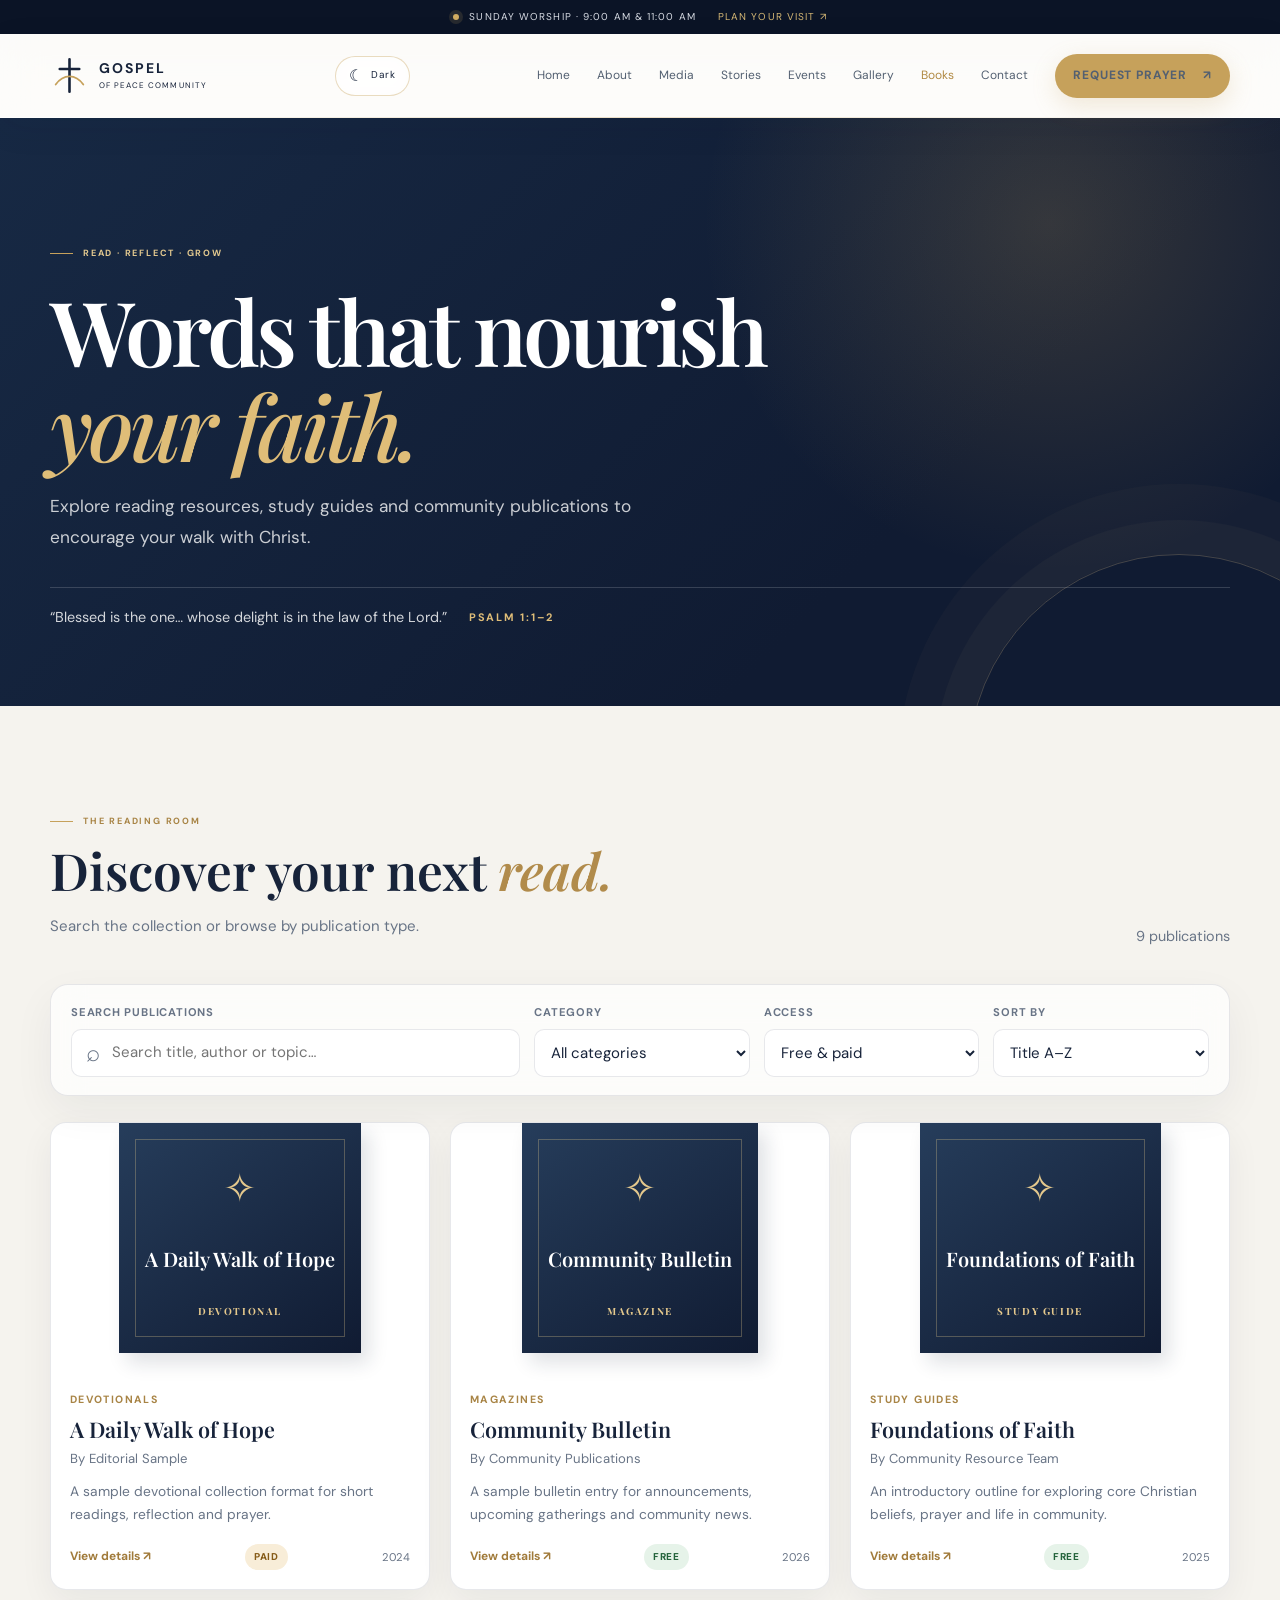
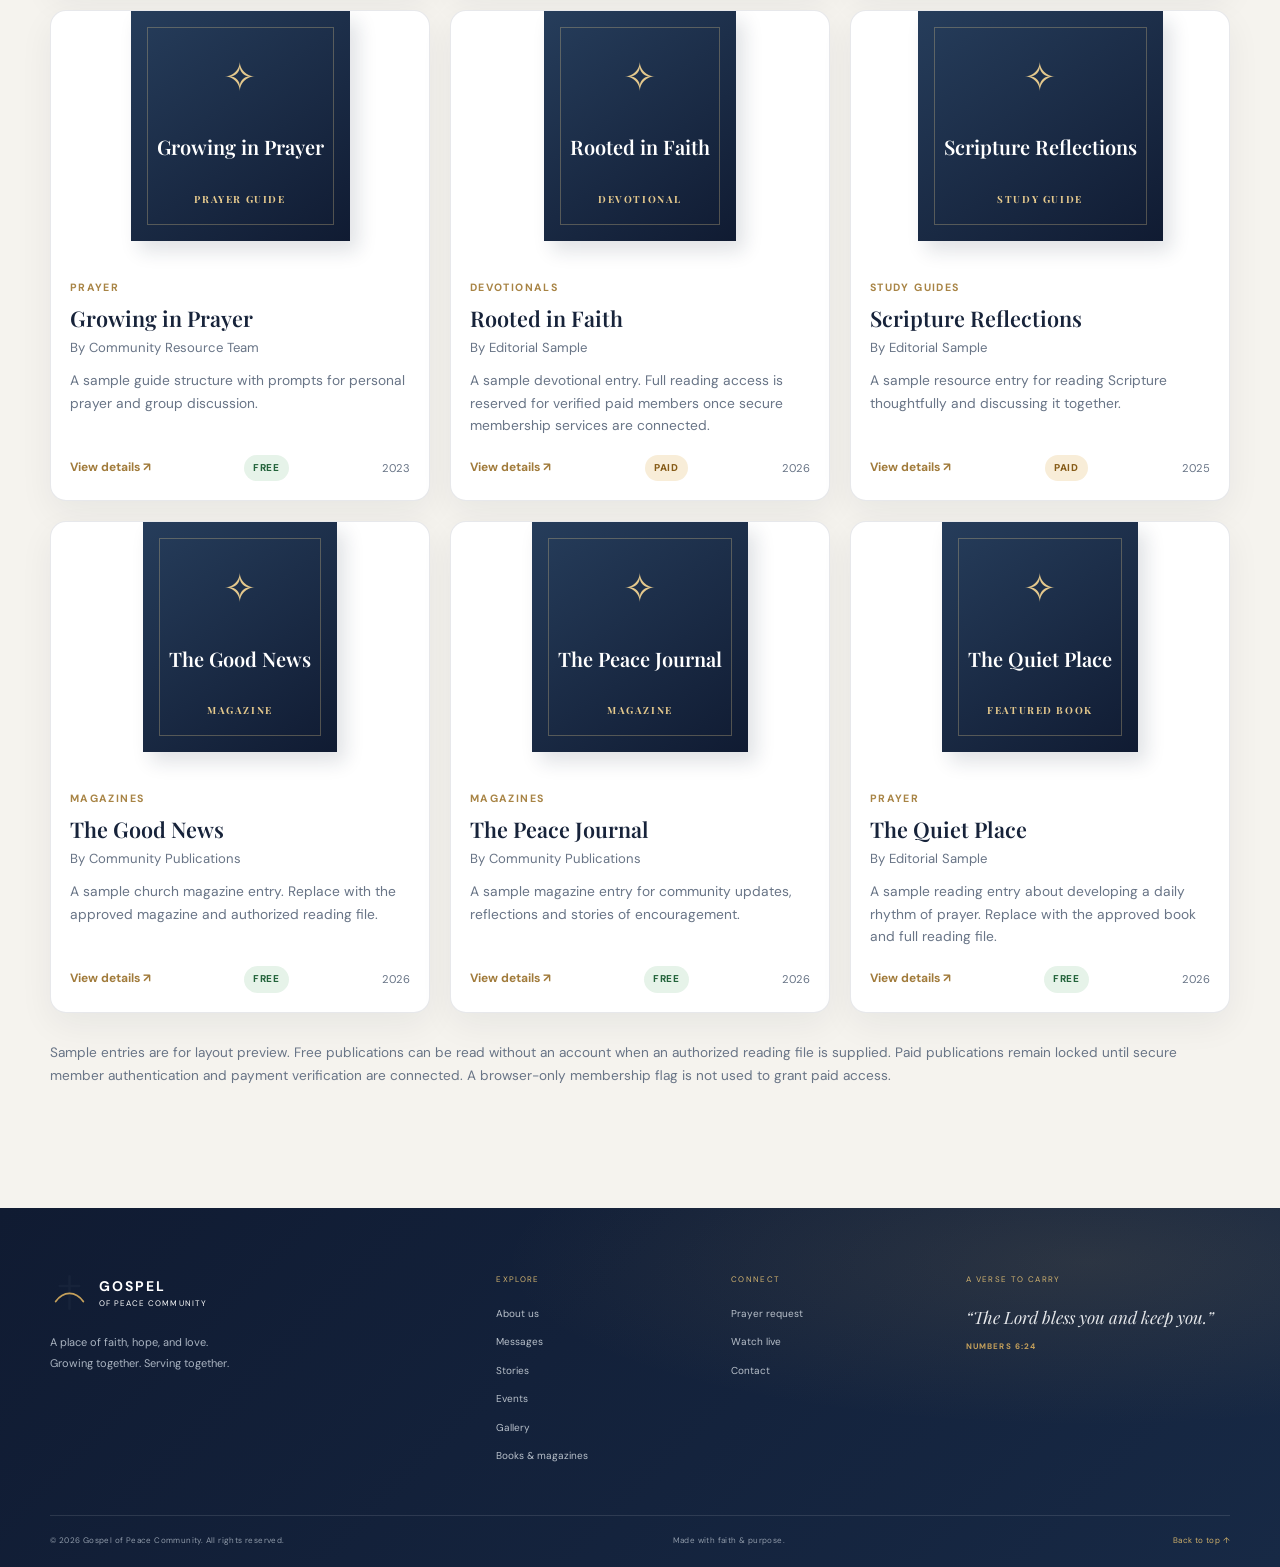
==== commit d84a55d1: "Add member sign-in link for paid books" ====
--- a/books.html
+++ b/books.html
@@ -56,7 +56,7 @@
   </div><div class="container footer-bottom"><span>© 2026 Gospel of Peace Community. All rights reserved.</span><span>Made with faith & purpose.</span><a href="#top">Back to top ↑</a></div></footer>
   <dialog class="book-dialog" id="bookDialog" aria-labelledby="bookDialogTitle">
     <div class="book-dialog-head"><div><span id="bookDialogCategory"></span><h2 id="bookDialogTitle">Publication details</h2></div><button type="button" class="modal-close" id="closeBookDialog" aria-label="Close publication details">×</button></div>
-    <div class="book-dialog-body"><div class="book-dialog-cover" id="bookDialogCover" aria-hidden="true">✧</div><div><p class="book-dialog-author" id="bookDialogAuthor"></p><p id="bookDialogDescription"></p><p class="book-dialog-meta" id="bookDialogMeta"></p><div class="book-dialog-actions"><a class="btn btn-gold" id="bookReadLink" href="#" target="_blank" rel="noopener" hidden>Read PDF ↗</a><a class="btn btn-dark" id="bookDownloadLink" href="#" download hidden>Download PDF ↓</a><span class="book-unavailable" id="bookUnavailable">PDF not yet available</span></div></div></div>
+    <div class="book-dialog-body"><div class="book-dialog-cover" id="bookDialogCover" aria-hidden="true">✧</div><div><p class="book-dialog-author" id="bookDialogAuthor"></p><p id="bookDialogDescription"></p><p class="book-dialog-meta" id="bookDialogMeta"></p><div class="book-dialog-actions"><a class="btn btn-gold" id="bookReadLink" href="#" target="_blank" rel="noopener" hidden>Read PDF ↗</a><a class="btn btn-dark" id="bookDownloadLink" href="#" download hidden>Download PDF ↓</a><div class="book-unavailable" id="bookUnavailable">PDF not yet available <a id="bookMemberLink" href="index.html#member">Member sign in ↗</a></div></div></div></div>
   </dialog>
   <script src="books-data.js"></script><script src="books.js"></script>
 </body>
--- a/books.css
+++ b/books.css
@@ -23,3 +23,19 @@
 @media(max-width:900px){.books-grid{grid-template-columns:repeat(2,minmax(0,1fr))}.books-controls{grid-template-columns:1fr 1fr}.books-search{grid-column:1/-1}}
 @media(max-width:600px){.books-heading{align-items:start;flex-direction:column}.books-grid{grid-template-columns:1fr}.books-controls{grid-template-columns:1fr;padding:15px}.books-search{grid-column:1}.books-hero{padding:70px 0 58px}.books-verse{align-items:flex-start;flex-direction:column;gap:8px}.book-dialog-body{grid-template-columns:1fr}.book-dialog-cover{min-height:170px}}
 @media(prefers-reduced-motion:reduce){.book-card{transition:none}}
+
+/* Filter alignment refinement: every control owns its label and field. */
+.books-controls{grid-template-columns:minmax(240px,1.5fr) repeat(3,minmax(145px,.72fr));align-items:end;gap:14px;padding:18px 20px}
+.books-filter-field{display:flex;min-width:0;flex-direction:column;gap:7px}
+.books-filter-field>label{color:var(--muted,#697386);font-size:.7rem;font-weight:700;letter-spacing:.07em;text-transform:uppercase}
+.books-search-field{grid-column:auto}
+.books-search{width:100%;min-height:48px}
+.books-filter-field select{width:100%;min-height:48px;margin:0;padding:0 12px;border:1px solid var(--line,rgba(23,35,56,.15));border-radius:10px;background:var(--surface-solid,#fff);color:var(--ink,#172338)}
+.book-card-actions{flex-wrap:wrap}
+.book-access-badge{padding:5px 9px;border-radius:999px;font-size:.62rem!important;font-weight:800;letter-spacing:.08em}
+.book-access-badge.is-free{background:#e6f3e9;color:#23633b}
+.book-access-badge.is-paid{background:#f8edd8;color:#865b17}
+html[data-theme=dark] .book-access-badge.is-free{background:#183d2a;color:#a9e1b8}
+html[data-theme=dark] .book-access-badge.is-paid{background:#493719;color:#f0ce8a}
+@media(max-width:900px){.books-controls{grid-template-columns:repeat(2,minmax(0,1fr))}.books-search-field{grid-column:1/-1}}
+@media(max-width:600px){.books-controls{grid-template-columns:1fr}.books-search-field{grid-column:auto}}
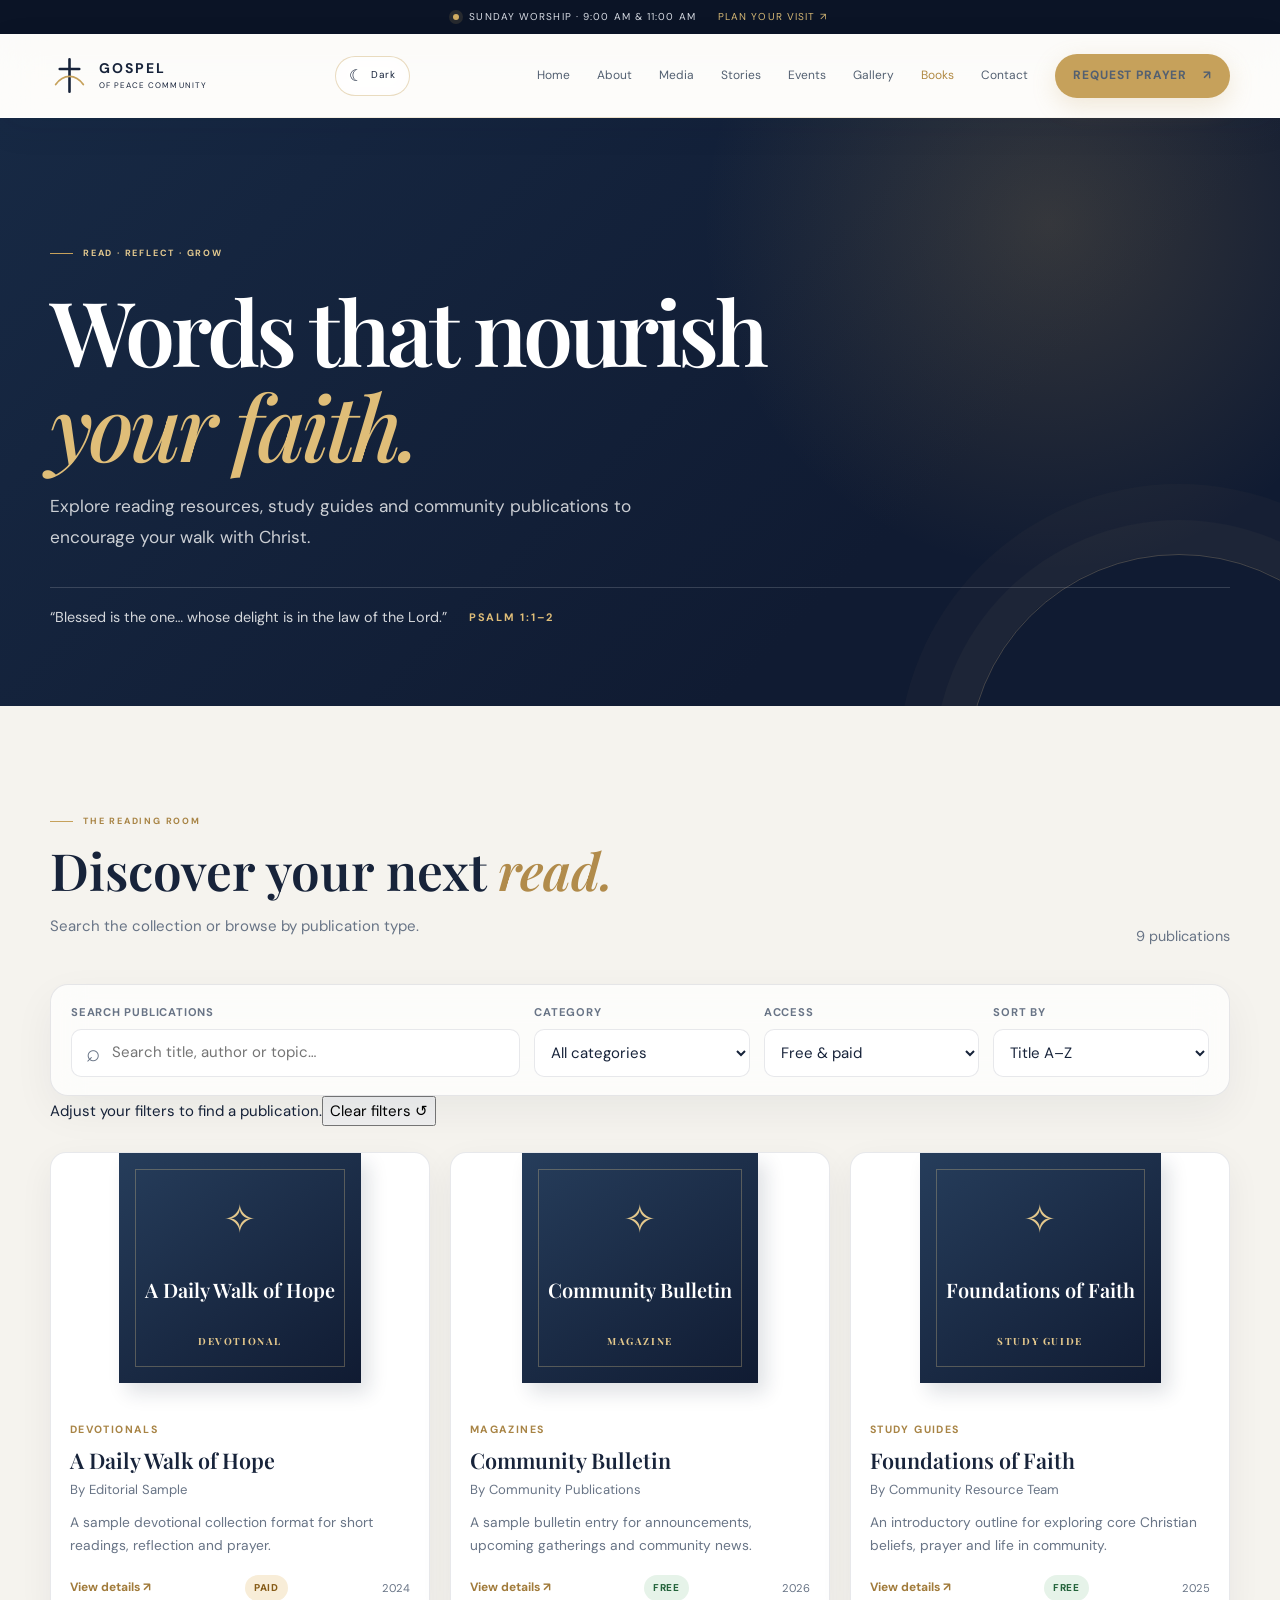
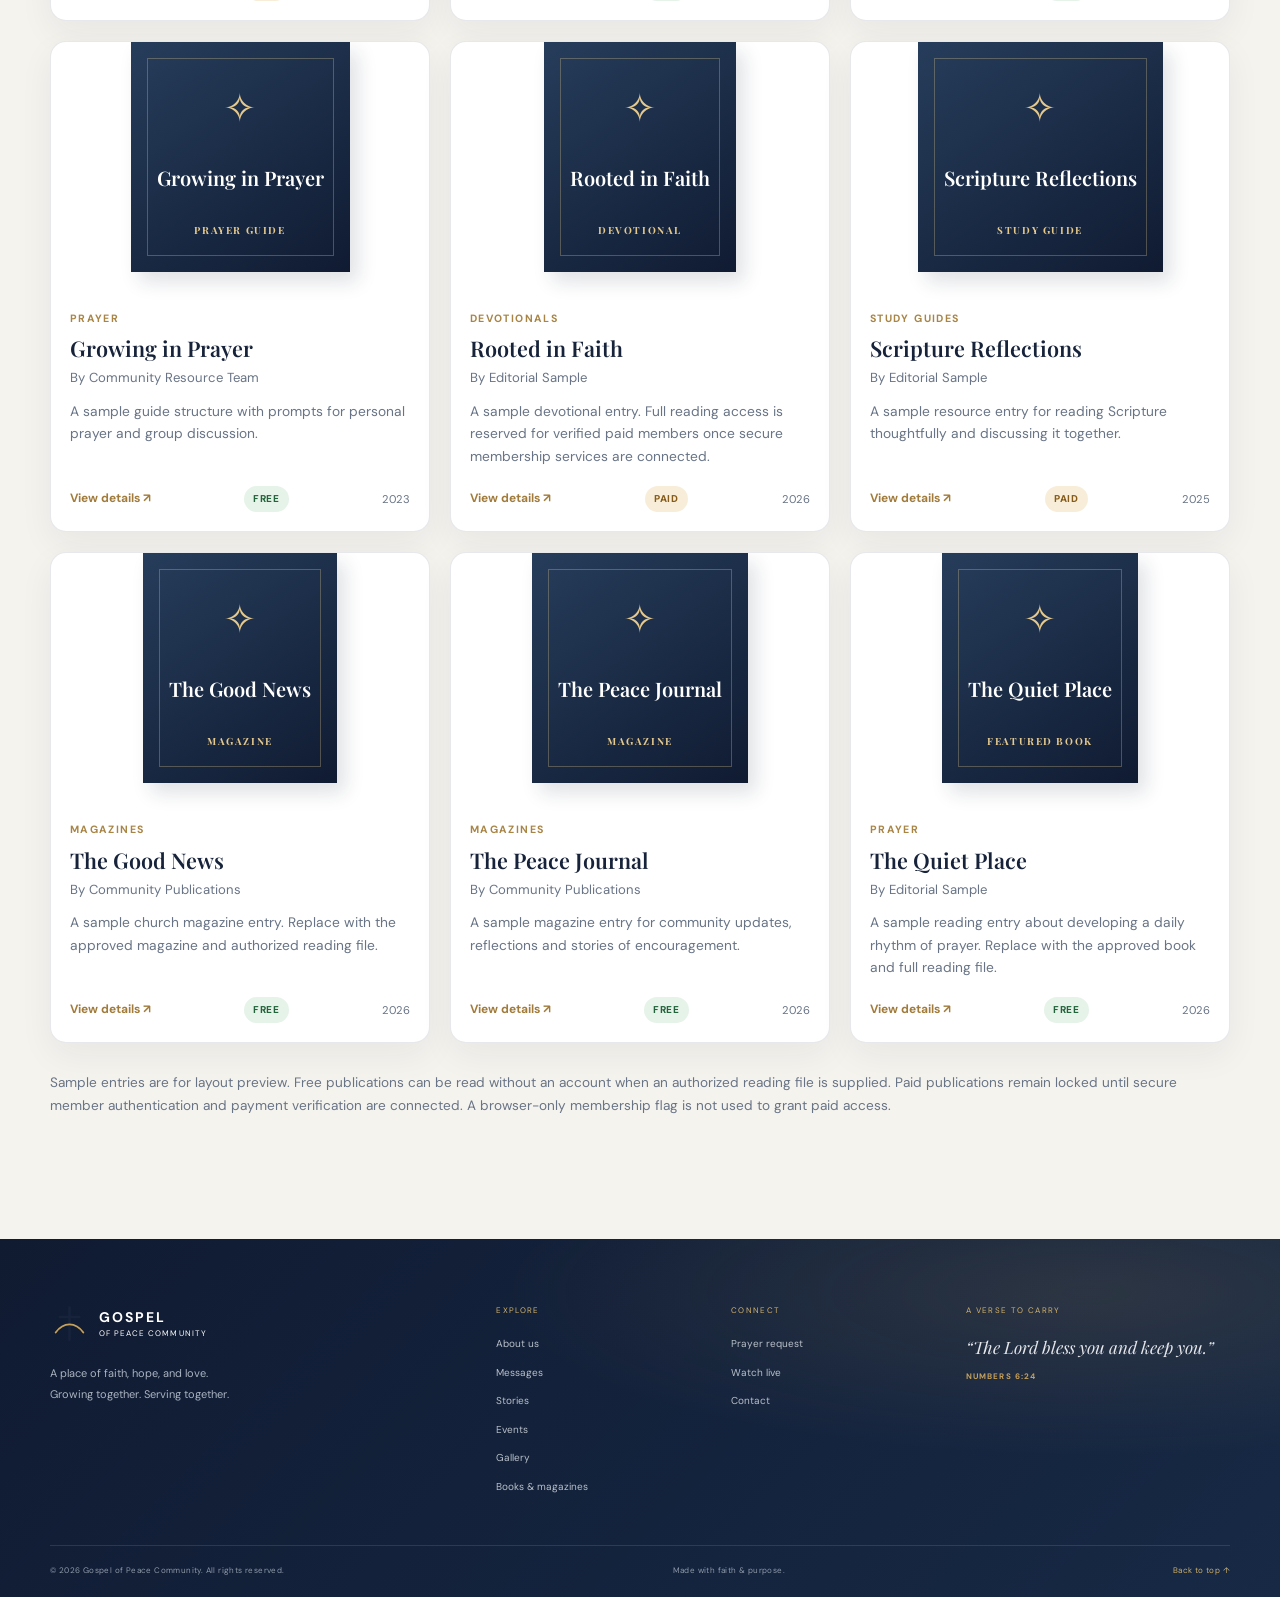
==== commit 9fc005f6: "Add visible clear filters action to books page" ====
--- a/books.html
+++ b/books.html
@@ -43,6 +43,7 @@
         <div class="books-filter-field"><label for="bookAccess">Access</label><select id="bookAccess"><option value="all">Free & paid</option><option value="free">Free books</option><option value="paid">Paid books</option></select></div>
         <div class="books-filter-field"><label for="bookSort">Sort by</label><select id="bookSort"><option value="title">Title A–Z</option><option value="newest">Newest first</option><option value="oldest">Oldest first</option></select></div>
       </div>
+      <div class="books-filter-actions"><span>Adjust your filters to find a publication.</span><button class="books-clear-button" type="button" id="clearBooks">Clear filters ↺</button></div>
       <div class="books-grid" id="booksGrid" aria-live="polite"></div>
       <div class="books-empty" id="booksEmpty" hidden><span aria-hidden="true">✧</span><h3>No publications found</h3><p>Try a different search term or category.</p><button class="btn btn-dark" type="button" id="clearBooks">Clear filters</button></div>
       <p class="books-demo-note">Sample entries are for layout preview. Free publications can be read without an account when an authorized reading file is supplied. Paid publications remain locked until secure member authentication and payment verification are connected. A browser-only membership flag is not used to grant paid access.</p>
--- a/books.css
+++ b/books.css
@@ -39,3 +39,5 @@
 html[data-theme=dark] .book-access-badge.is-paid{background:#493719;color:#f0ce8a}
 @media(max-width:900px){.books-controls{grid-template-columns:repeat(2,minmax(0,1fr))}.books-search-field{grid-column:1/-1}}
 @media(max-width:600px){.books-controls{grid-template-columns:1fr}.books-search-field{grid-column:auto}}
+
+.book-unavailable a{display:inline-block;margin-left:10px;color:#a17b3b;font-weight:700;text-decoration:underline;text-underline-offset:3px}
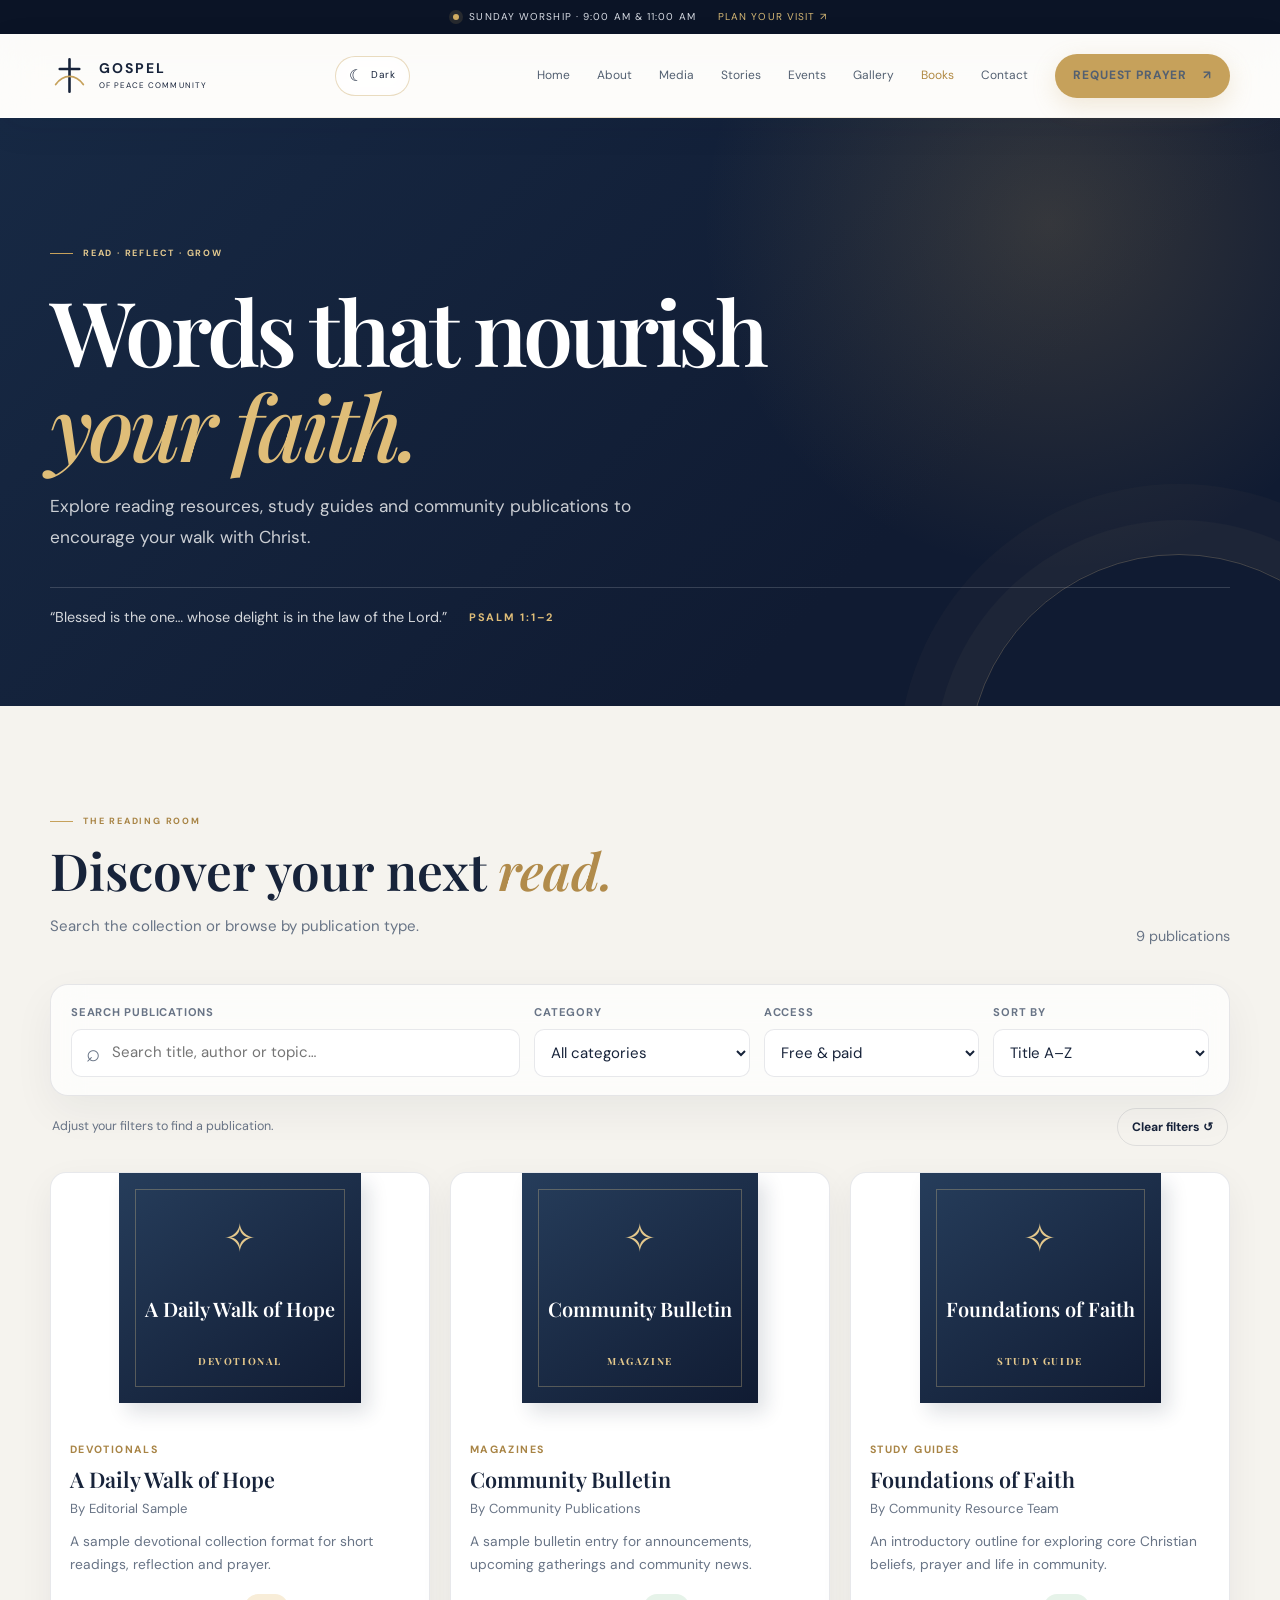
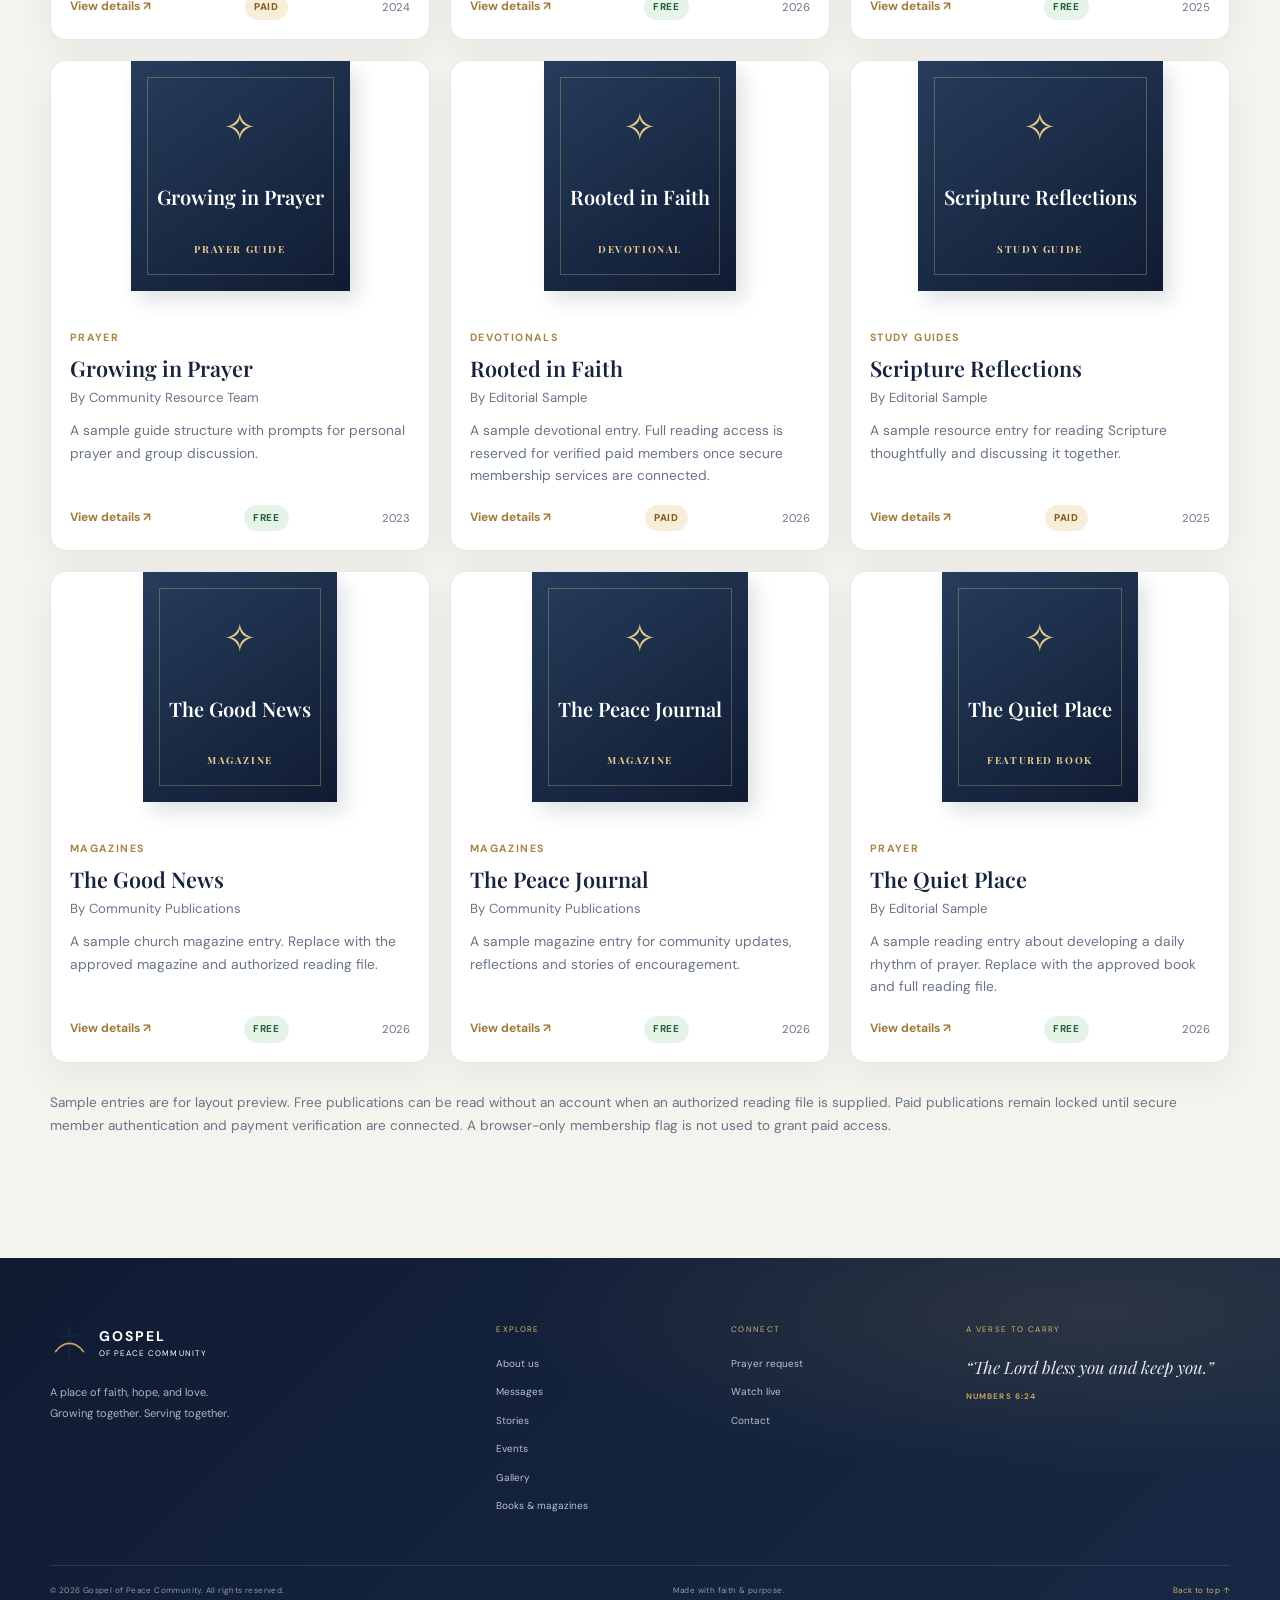
==== commit b750bd44: "Keep unique IDs for both book filter reset controls" ====
--- a/books.html
+++ b/books.html
@@ -45,7 +45,7 @@
       </div>
       <div class="books-filter-actions"><span>Adjust your filters to find a publication.</span><button class="books-clear-button" type="button" id="clearBooks">Clear filters ↺</button></div>
       <div class="books-grid" id="booksGrid" aria-live="polite"></div>
-      <div class="books-empty" id="booksEmpty" hidden><span aria-hidden="true">✧</span><h3>No publications found</h3><p>Try a different search term or category.</p><button class="btn btn-dark" type="button" id="clearBooks">Clear filters</button></div>
+      <div class="books-empty" id="booksEmpty" hidden><span aria-hidden="true">✧</span><h3>No publications found</h3><p>Try a different search term or category.</p><button class="btn btn-dark" type="button" id="clearEmptyBooks">Clear filters</button></div>
       <p class="books-demo-note">Sample entries are for layout preview. Free publications can be read without an account when an authorized reading file is supplied. Paid publications remain locked until secure member authentication and payment verification are connected. A browser-only membership flag is not used to grant paid access.</p>
     </div></section>
   </main>
--- a/styles.css
+++ b/styles.css
@@ -160,3 +160,6 @@
   .mission-decoration,.play-button,.live-play{animation:none!important}
   .gallery-item img{transition:none!important}
 }
+
+/* Homepage testimony detail dialog */
+.home-testimony-quote{padding:18px 20px;border-left:3px solid #c6a15b;background:rgba(198,161,91,.09);font:italic 1.08rem/1.7 "Playfair Display",serif;color:inherit}
--- a/books.css
+++ b/books.css
@@ -41,3 +41,11 @@
 @media(max-width:600px){.books-controls{grid-template-columns:1fr}.books-search-field{grid-column:auto}}
 
 .book-unavailable a{display:inline-block;margin-left:10px;color:#a17b3b;font-weight:700;text-decoration:underline;text-underline-offset:3px}
+
+/* Always-visible reset action for the book filters. */
+.books-filter-actions{display:flex;justify-content:space-between;align-items:center;gap:14px;margin:12px 2px 4px;color:var(--muted,#697386);font-size:.78rem}
+.books-clear-button{min-height:38px;padding:0 14px;border:1px solid var(--line,rgba(23,35,56,.18));border-radius:999px;background:transparent;color:var(--ink,#172338);font:700 .76rem "DM Sans",sans-serif;cursor:pointer;transition:background .2s,border-color .2s,color .2s}
+.books-clear-button:hover{background:#172338;color:#fff;border-color:#172338}
+html[data-theme=dark] .books-clear-button{color:#edf0f4;border-color:rgba(255,255,255,.2)}
+html[data-theme=dark] .books-clear-button:hover{background:#dfbd78;color:#172338;border-color:#dfbd78}
+@media(max-width:600px){.books-filter-actions{align-items:flex-start;flex-direction:column}}
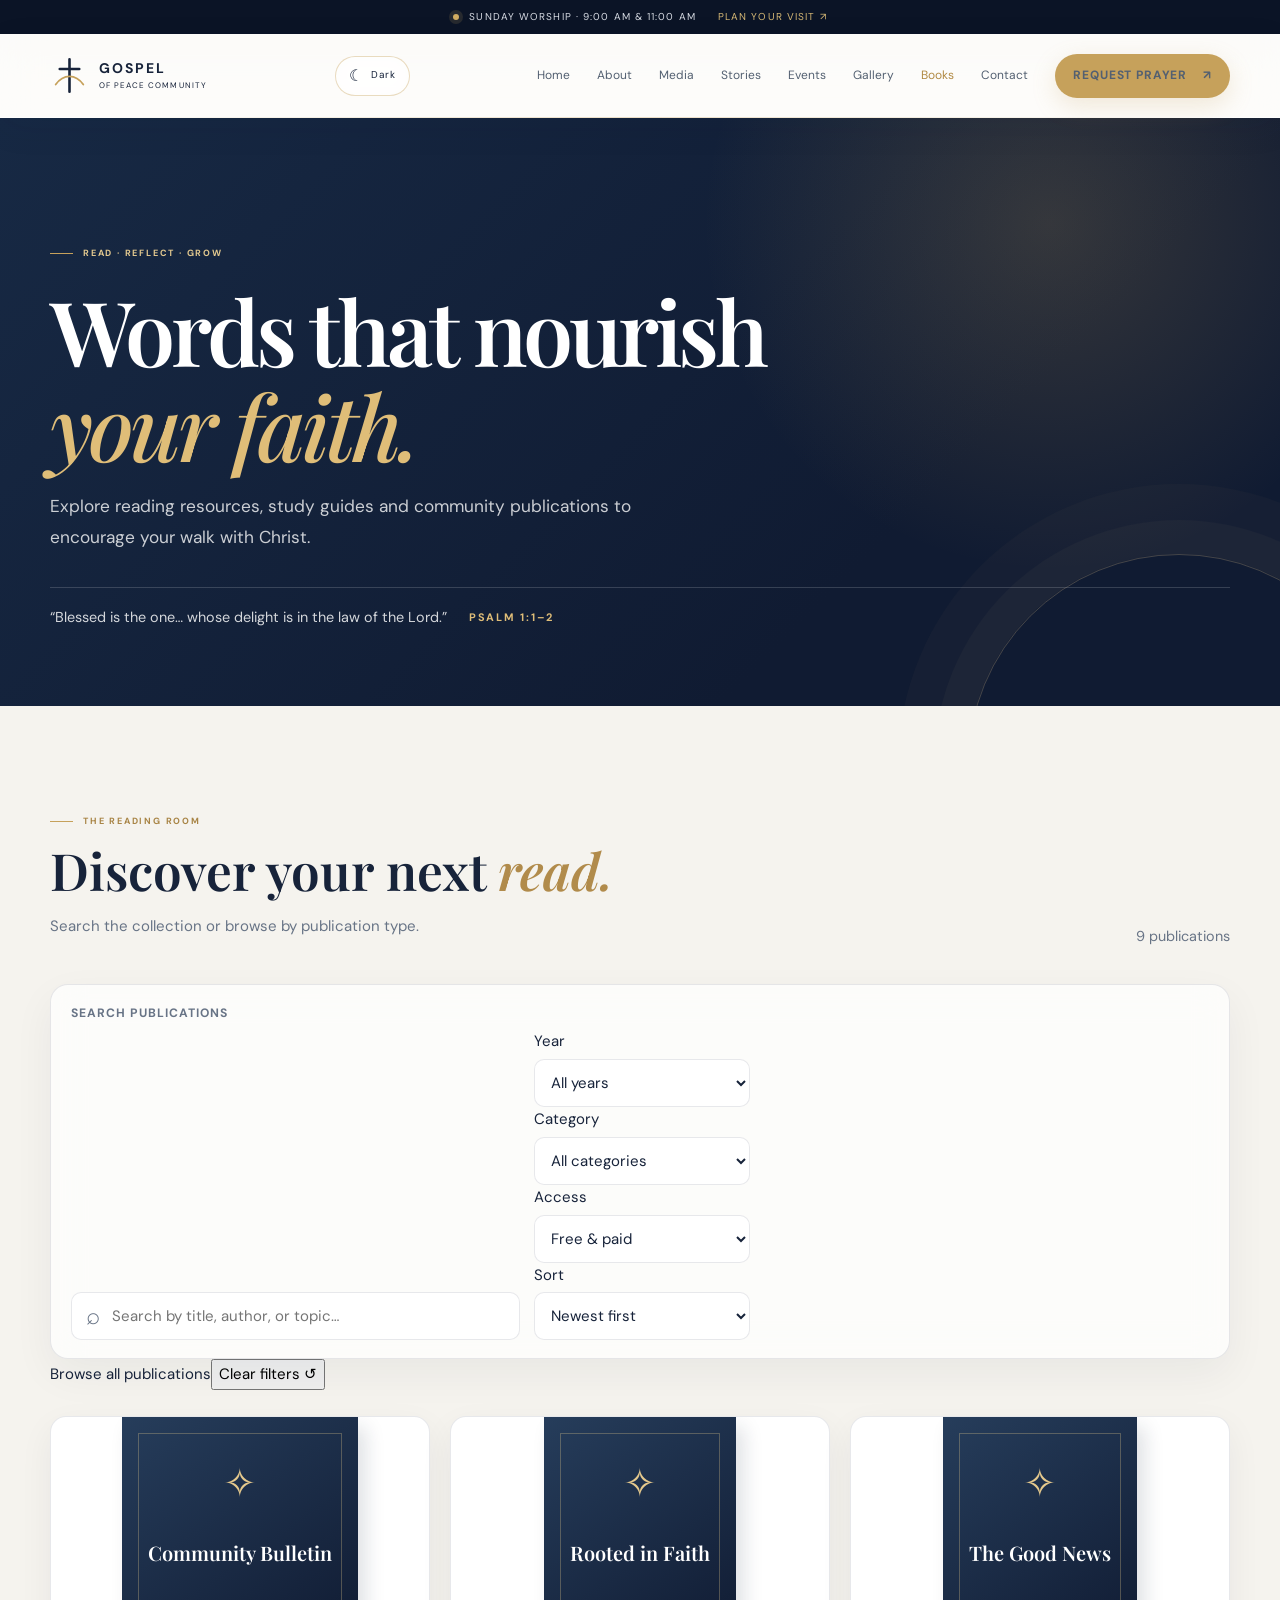
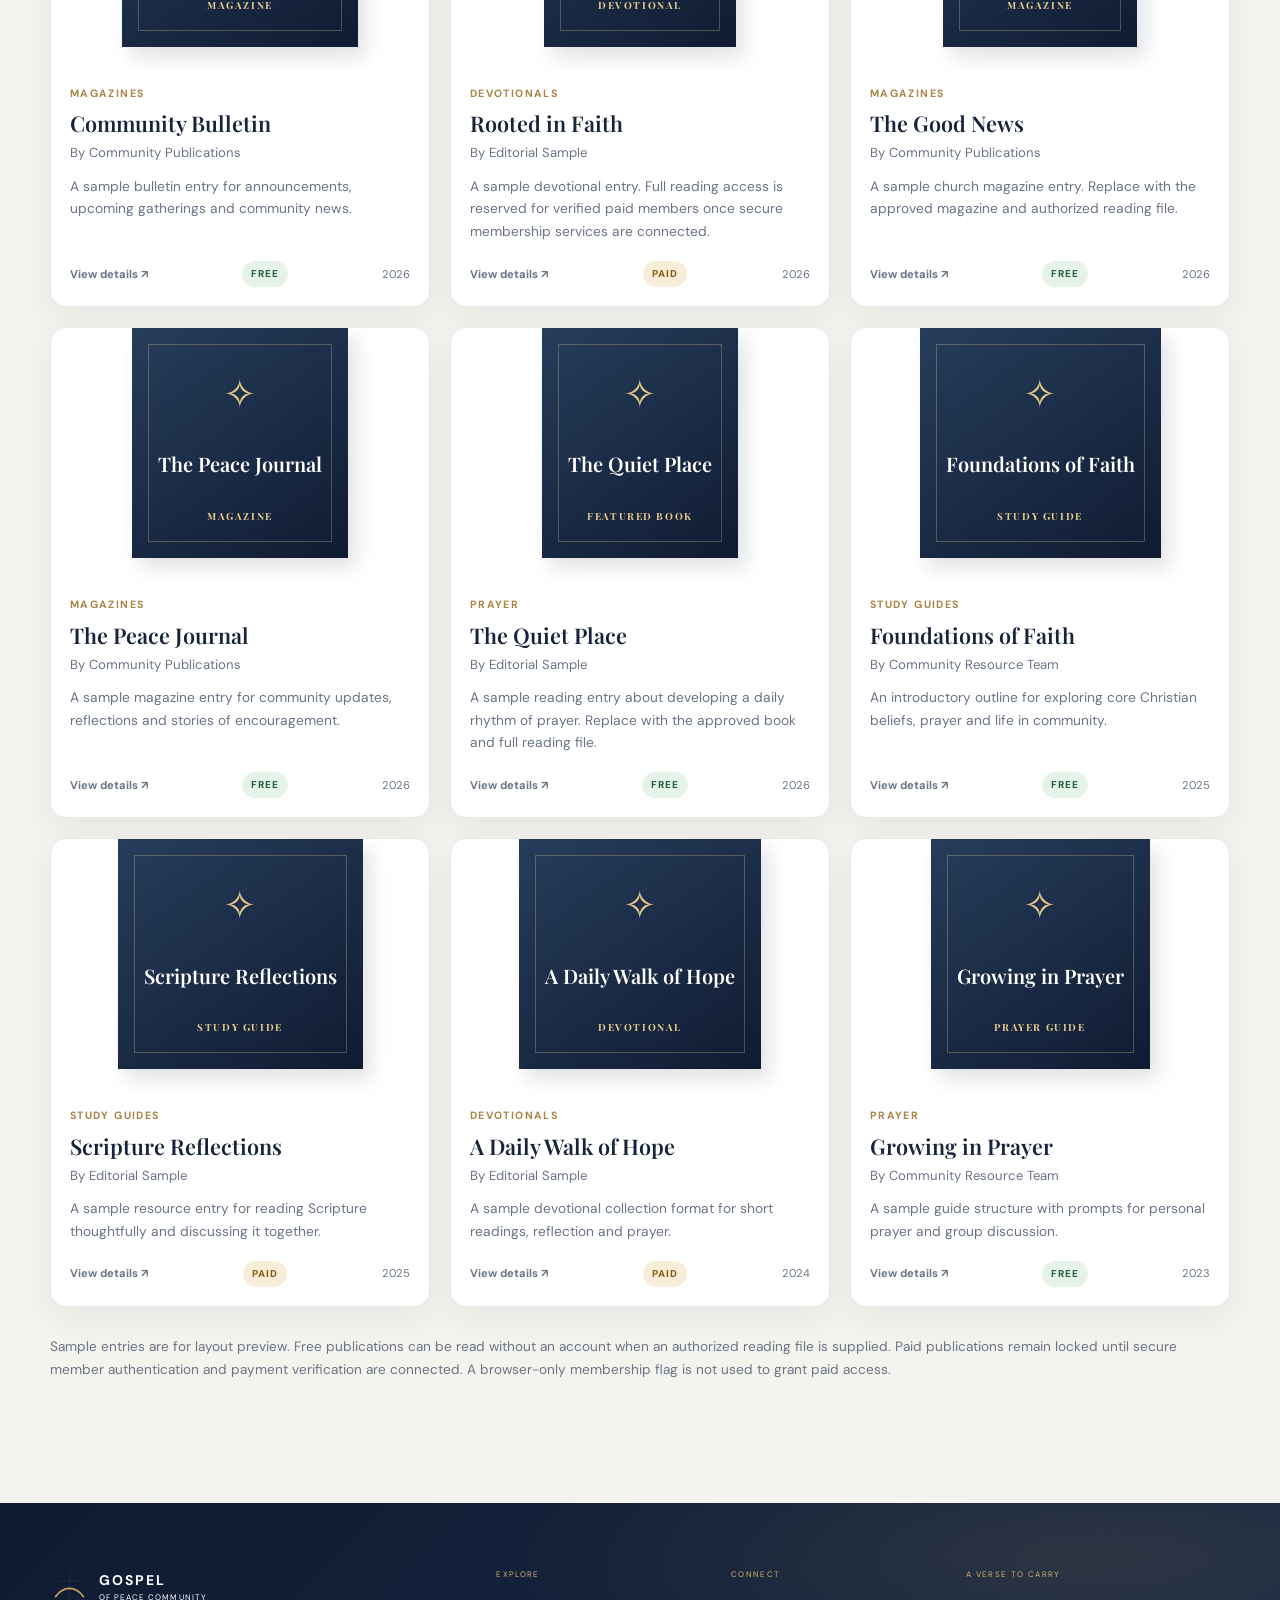
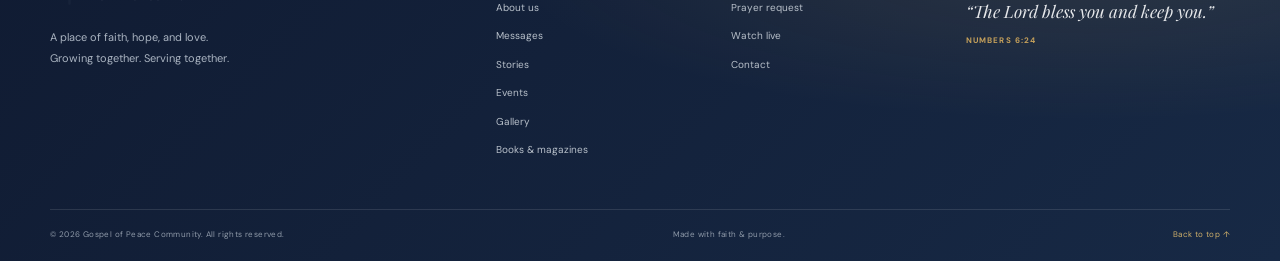
==== commit 938b2d62: "Align books filters with stories page layout" ====
--- a/books.html
+++ b/books.html
@@ -25,7 +25,7 @@
       <button class="menu-toggle" id="menuToggle" type="button" aria-label="Open navigation" aria-expanded="false"><span></span><span></span></button>
     </div>
     <nav class="main-nav" id="mainNav" aria-label="Main navigation">
-      <a href="index.html#home">Home</a><a href="index.html#about">About</a><a href="media.html">Media</a><a href="testimonies.html">Stories</a><a href="events.html">Events</a><a href="gallery.html">Gallery</a><a class="active" href="books.html" aria-current="page">Books</a><a href="index.html#contact">Contact</a><a class="btn btn-gold nav-cta" href="index.html#prayer">Request Prayer <span>↗</span></a>
+      <a href="index.html#home">Home</a><a href="our-story.html">About</a><a href="media.html">Media</a><a href="testimonies.html">Stories</a><a href="events.html">Events</a><a href="gallery.html">Gallery</a><a class="active" href="books.html" aria-current="page">Books</a><a href="index.html#contact">Contact</a><a class="btn btn-gold nav-cta" href="index.html#prayer">Request Prayer <span>↗</span></a>
     </nav>
   </header>
   <main id="main-content" tabindex="-1">
@@ -38,12 +38,16 @@
     <section class="books-library section-pad" aria-labelledby="booksTitle"><div class="container">
       <div class="books-heading"><div><div class="eyebrow"><span></span> THE READING ROOM</div><h2 id="booksTitle">Discover your next <em>read.</em></h2><p>Search the collection or browse by publication type.</p></div><p class="books-count" id="booksCount" aria-live="polite"></p></div>
       <div class="books-controls" aria-label="Filter publications">
-        <div class="books-filter-field books-search-field"><label for="bookSearch">Search publications</label><div class="books-search"><span aria-hidden="true">⌕</span><input id="bookSearch" type="search" placeholder="Search title, author or topic…" autocomplete="off"></div></div>
-        <div class="books-filter-field"><label for="bookCategory">Category</label><select id="bookCategory"><option value="all">All categories</option></select></div>
-        <div class="books-filter-field"><label for="bookAccess">Access</label><select id="bookAccess"><option value="all">Free & paid</option><option value="free">Free books</option><option value="paid">Paid books</option></select></div>
-        <div class="books-filter-field"><label for="bookSort">Sort by</label><select id="bookSort"><option value="title">Title A–Z</option><option value="newest">Newest first</option><option value="oldest">Oldest first</option></select></div>
+        <label class="books-search-label" for="bookSearch">Search publications</label>
+        <div class="books-search"><span aria-hidden="true">⌕</span><input id="bookSearch" type="search" placeholder="Search by title, author, or topic…" autocomplete="off"></div>
+        <div class="books-selects">
+          <label>Year<select id="bookYear"><option value="all">All years</option></select></label>
+          <label>Category<select id="bookCategory"><option value="all">All categories</option></select></label>
+          <label>Access<select id="bookAccess"><option value="all">Free & paid</option><option value="free">Free books</option><option value="paid">Paid books</option></select></label>
+          <label>Sort<select id="bookSort"><option value="newest">Newest first</option><option value="oldest">Oldest first</option><option value="title">Title A–Z</option></select></label>
+        </div>
       </div>
-      <div class="books-filter-actions"><span>Adjust your filters to find a publication.</span><button class="books-clear-button" type="button" id="clearBooks">Clear filters ↺</button></div>
+      <div class="books-results"><span id="booksResultsLabel">Browse all publications</span><button type="button" id="clearBooks">Clear filters ↺</button></div>
       <div class="books-grid" id="booksGrid" aria-live="polite"></div>
       <div class="books-empty" id="booksEmpty" hidden><span aria-hidden="true">✧</span><h3>No publications found</h3><p>Try a different search term or category.</p><button class="btn btn-dark" type="button" id="clearEmptyBooks">Clear filters</button></div>
       <p class="books-demo-note">Sample entries are for layout preview. Free publications can be read without an account when an authorized reading file is supplied. Paid publications remain locked until secure member authentication and payment verification are connected. A browser-only membership flag is not used to grant paid access.</p>
--- a/styles.css
+++ b/styles.css
@@ -163,3 +163,16 @@
 
 /* Homepage testimony detail dialog */
 .home-testimony-quote{padding:18px 20px;border-left:3px solid #c6a15b;background:rgba(198,161,91,.09);font:italic 1.08rem/1.7 "Playfair Display",serif;color:inherit}
+
+/* Homepage book detail dialog */
+.home-book-dialog{width:min(720px,calc(100% - 28px));max-width:none;padding:0;border:1px solid var(--line,rgba(23,35,56,.14));border-radius:20px;background:var(--surface-solid,#fff);color:var(--ink,#172338);box-shadow:0 28px 100px rgba(0,0,0,.38)}
+.home-book-dialog::backdrop{background:rgba(5,10,18,.74);backdrop-filter:blur(7px)}
+.home-book-dialog-head{display:flex;align-items:center;justify-content:space-between;gap:16px;padding:16px 20px;border-bottom:1px solid var(--line,rgba(23,35,56,.12));color:#a17b3b;font-size:.72rem;font-weight:800;letter-spacing:.12em;text-transform:uppercase}
+.home-book-close{width:38px;height:38px;border:0;border-radius:50%;background:#172338;color:white;font-size:25px;cursor:pointer}
+.home-book-dialog-body{display:grid;grid-template-columns:190px 1fr;gap:24px;padding:24px}
+.home-book-dialog-cover{display:grid;place-items:center;min-height:245px;padding:20px;border:7px double rgba(255,255,255,.25);border-radius:5px;background:linear-gradient(145deg,#263d5b,#101b32);color:#e5c98d;font:500 2rem "Playfair Display",serif;text-align:center;box-shadow:0 12px 30px rgba(0,0,0,.18)}
+.home-book-dialog-body h2{margin:4px 0 8px;font:600 clamp(1.7rem,4vw,2.3rem)/1.15 "Playfair Display",serif}
+.home-book-dialog-body p{line-height:1.7}
+.home-book-author,.home-book-access{color:var(--muted,#687486);font-size:.88rem}
+@media(max-width:560px){.home-book-dialog-body{grid-template-columns:1fr}.home-book-dialog-cover{min-height:160px}}
+html[data-theme="dark"] .home-book-dialog{background:#172338;color:#edf0f4}
--- a/books.css
+++ b/books.css
@@ -49,3 +49,4 @@
 html[data-theme=dark] .books-clear-button{color:#edf0f4;border-color:rgba(255,255,255,.2)}
 html[data-theme=dark] .books-clear-button:hover{background:#dfbd78;color:#172338;border-color:#dfbd78}
 @media(max-width:600px){.books-filter-actions{align-items:flex-start;flex-direction:column}}
+\n/* Whole publication card is an accessible, keyboard-operable click target. */\n.book-card{cursor:pointer}.book-card:focus-visible{outline:3px solid #c6a15b;outline-offset:4px}.book-card-action-label{padding:0;color:#a17b3b;font-size:.75rem;font-weight:700}html[data-theme=dark] .book-card-action-label{color:#dfbd78}\n
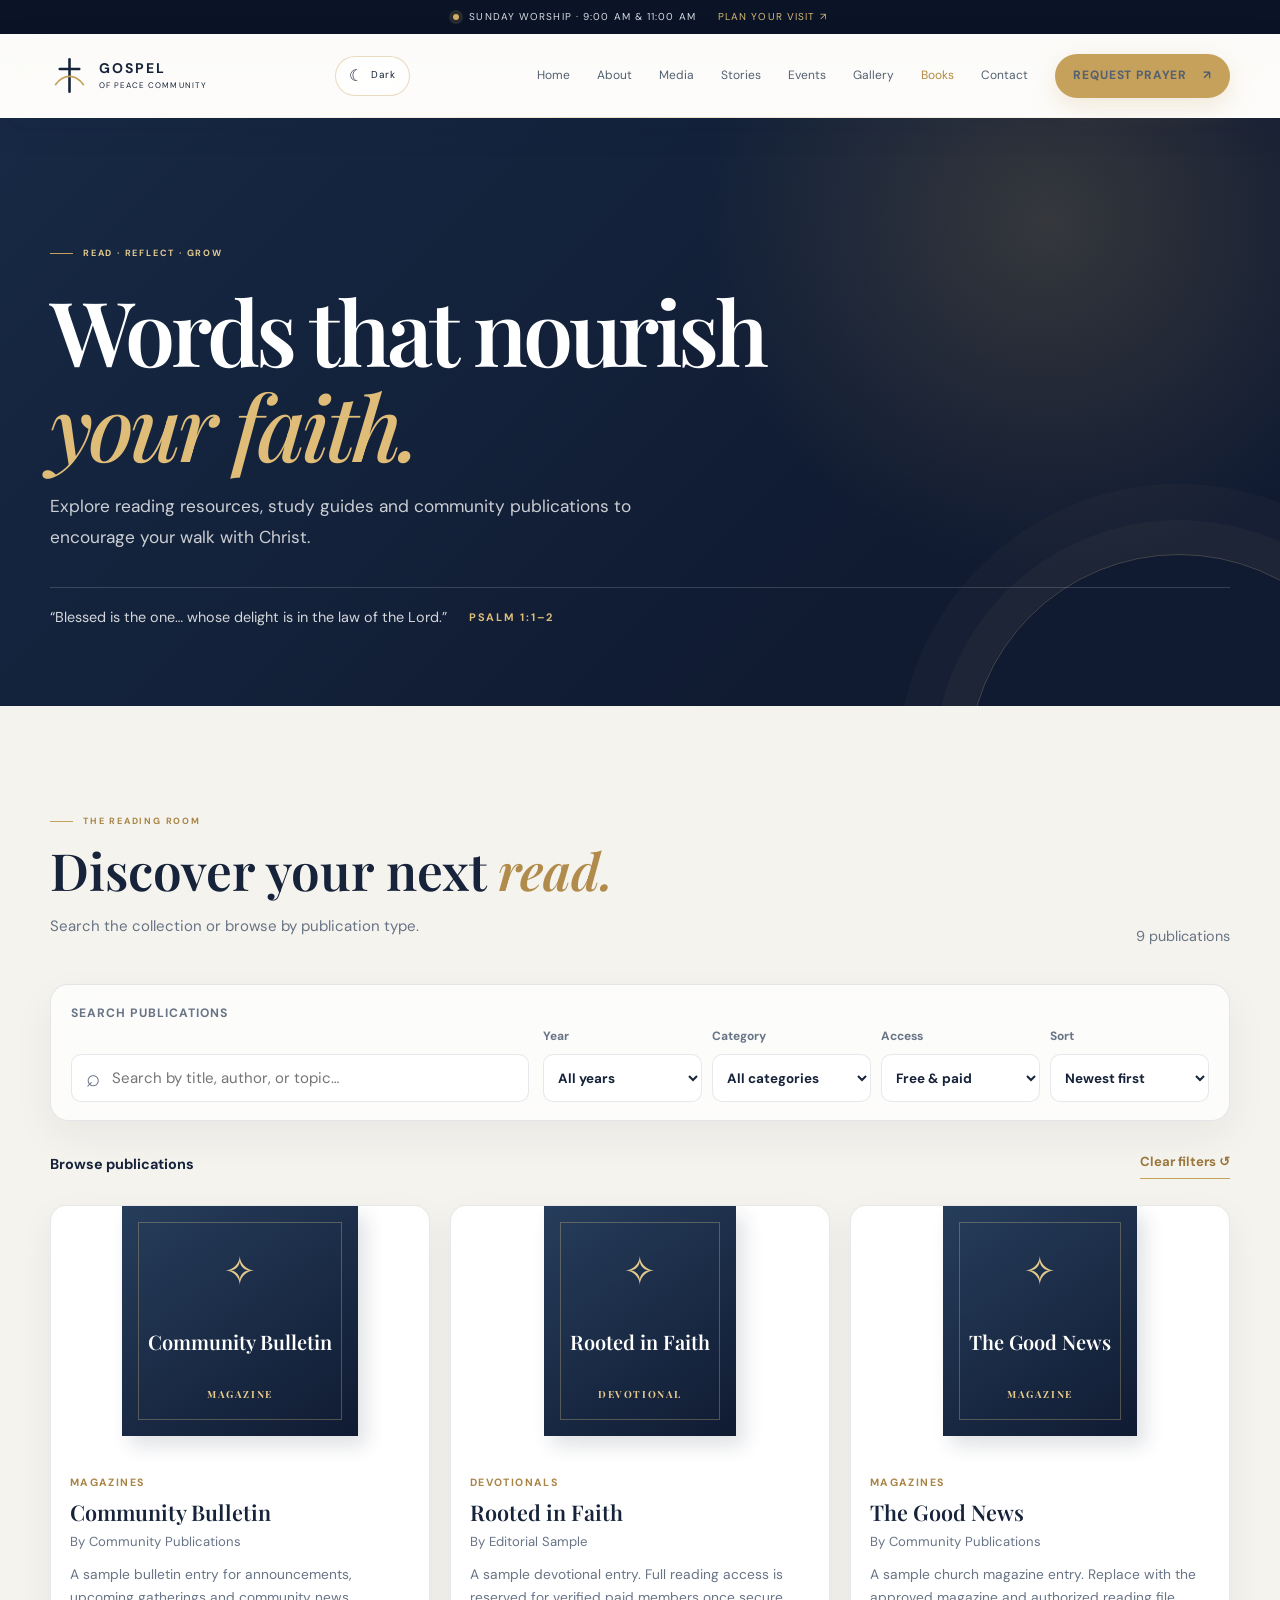
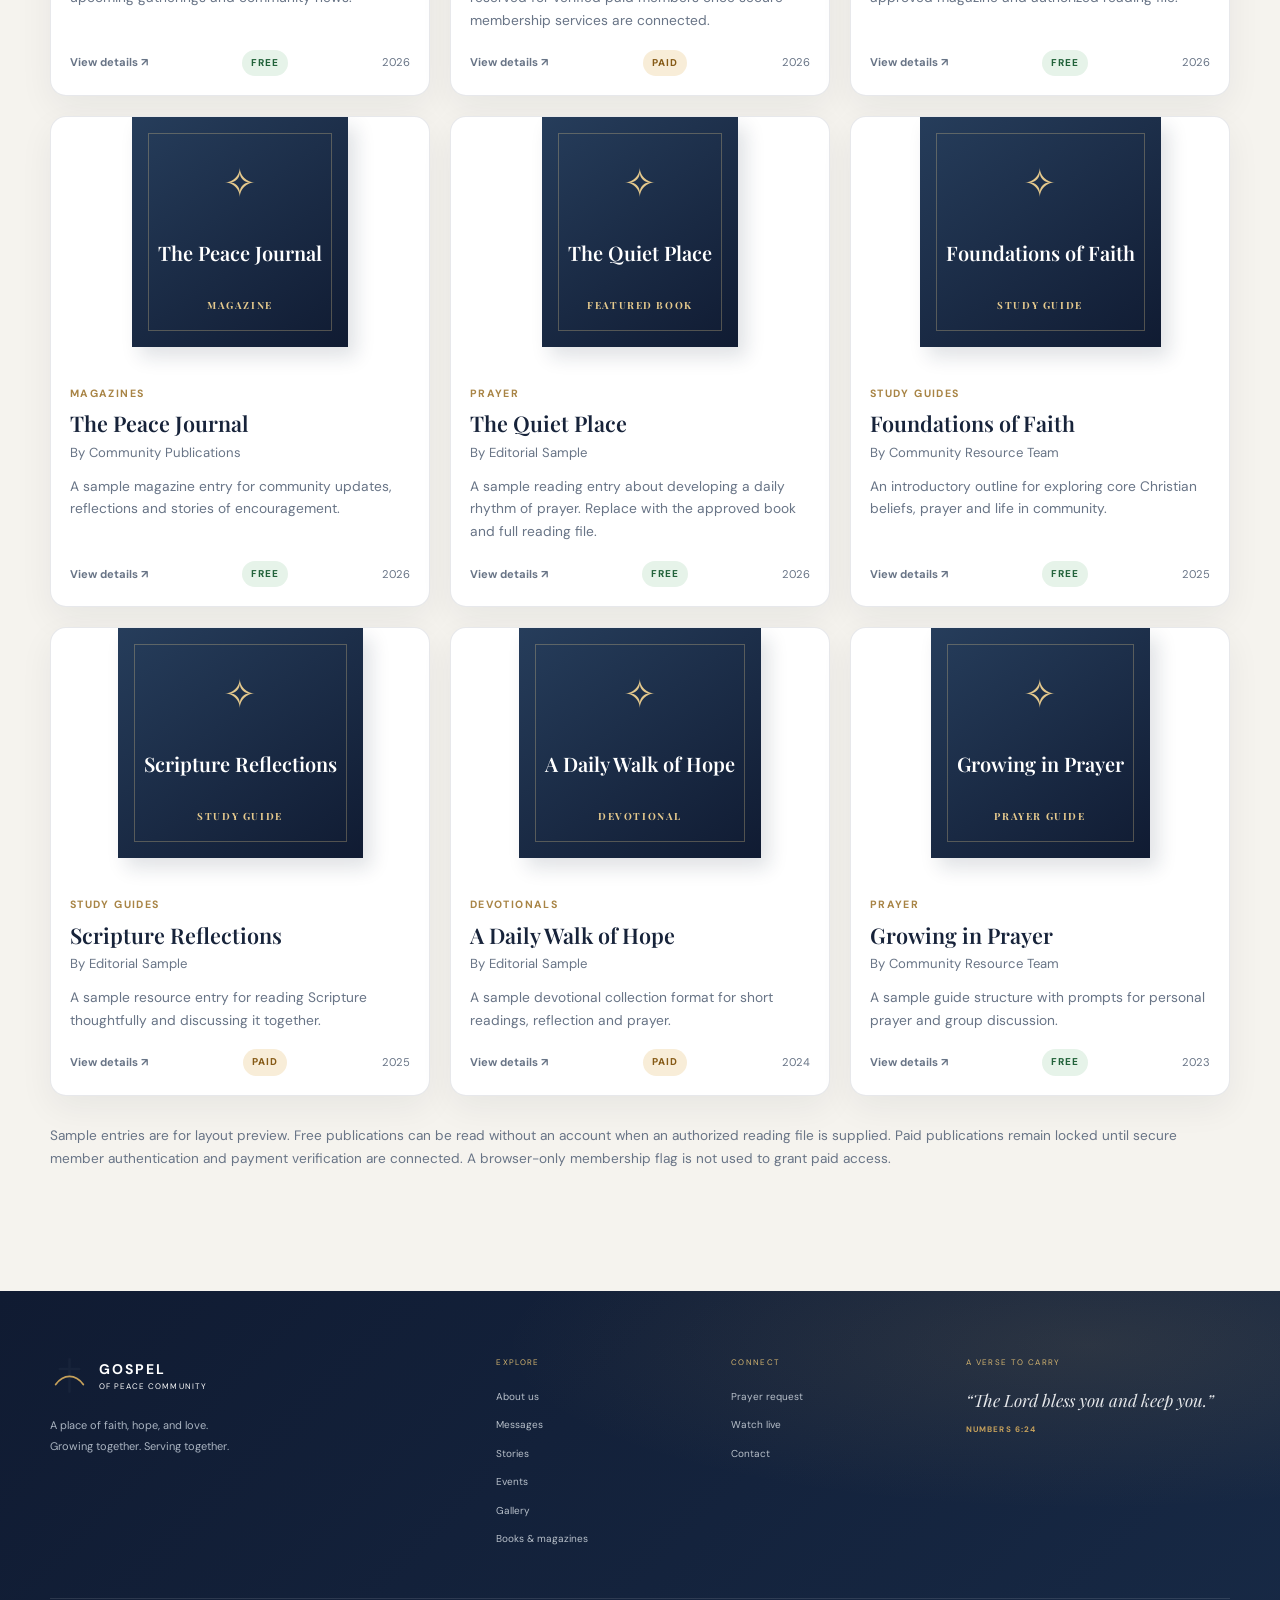
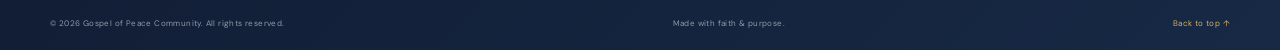
==== commit ff038ac1: "Load shared mobile and back-to-top behavior" ====
--- a/books.html
+++ b/books.html
@@ -64,5 +64,6 @@
     <div class="book-dialog-body"><div class="book-dialog-cover" id="bookDialogCover" aria-hidden="true">✧</div><div><p class="book-dialog-author" id="bookDialogAuthor"></p><p id="bookDialogDescription"></p><p class="book-dialog-meta" id="bookDialogMeta"></p><div class="book-dialog-actions"><a class="btn btn-gold" id="bookReadLink" href="#" target="_blank" rel="noopener" hidden>Read PDF ↗</a><a class="btn btn-dark" id="bookDownloadLink" href="#" download hidden>Download PDF ↓</a><div class="book-unavailable" id="bookUnavailable">PDF not yet available <a id="bookMemberLink" href="index.html#member">Member sign in ↗</a></div></div></div></div>
   </dialog>
   <script src="books-data.js"></script><script src="books.js"></script>
+  <script src="site-ui.js"></script>
 </body>
 </html>
--- a/styles.css
+++ b/styles.css
@@ -176,3 +176,81 @@
 .home-book-author,.home-book-access{color:var(--muted,#687486);font-size:.88rem}
 @media(max-width:560px){.home-book-dialog-body{grid-template-columns:1fr}.home-book-dialog-cover{min-height:160px}}
 html[data-theme="dark"] .home-book-dialog{background:#172338;color:#edf0f4}
+
+/* Prayer form required-field indicator */
+.prayer-form label .required-mark,
+.form-required-note .required-mark{
+  color:#c0443d!important;
+  font-weight:800!important;
+  font-size:13px;
+  margin-left:3px;
+}
+.form-required-note{
+  display:block;
+  margin-top:12px;
+  color:#77808d;
+  font-size:9px;
+  font-weight:600;
+}
+html[data-theme="dark"] .form-required-note{color:#b5c0ce}
+
+/* Prayer form: mobile-first sizing and overflow protection */
+.prayer-section{overflow:hidden}
+.prayer-grid{min-width:0}
+.prayer-grid>*{min-width:0}
+.prayer-form{width:100%;max-width:100%;min-width:0}
+.prayer-form label{min-width:0}
+.prayer-form input:not([type=checkbox]),
+.prayer-form textarea,
+.prayer-form select{width:100%;max-width:100%;min-width:0;box-sizing:border-box}
+@media(max-width:760px){
+  .prayer-section.section-pad{padding:64px 0}
+  .prayer-grid{grid-template-columns:minmax(0,1fr);gap:30px}
+  .prayer-form{padding:24px 20px;border-radius:16px}
+  .form-heading{gap:6px}
+  .form-heading small{font-size:10px;line-height:1.5}
+  .prayer-form label{font-size:12px;margin:15px 0}
+  .prayer-form input:not([type=checkbox]),
+  .prayer-form textarea,
+  .prayer-form select{font-size:16px;min-height:48px;padding:12px}
+  .prayer-form textarea{min-height:130px}
+  .check-label{align-items:flex-start!important;line-height:1.5}
+  .check-label input{flex:0 0 auto;margin-top:2px}
+  .form-submit{min-height:50px}
+}
+@media(max-width:390px){
+  .prayer-form{padding:20px 15px}
+  .prayer-grid{gap:24px}
+}
+
+
+/* Keep the confidentiality checkbox and its label text on one aligned row on mobile. */
+.check-label{display:flex!important;align-items:center!important;gap:10px;}
+.check-label input[type="checkbox"]{display:block;flex:0 0 18px;width:18px;height:18px;margin:0;}
+.check-label span{display:block;flex:1;min-width:0;line-height:1.5;}
+@media(max-width:760px){.check-label{align-items:center!important;gap:10px}.check-label input[type="checkbox"]{flex-basis:18px;width:18px;height:18px;margin:0}}
+
+
+/* Consistent mobile filter/form sizing: prevents iOS Safari input-focus zoom. */
+@media (max-width: 760px) {
+  input[type="search"], input[type="text"], input[type="email"], input[type="tel"],
+  input[type="number"], input[type="url"], input[type="date"], textarea, select {
+    box-sizing: border-box;
+    max-width: 100%;
+    min-width: 0;
+    font-size: 16px !important;
+  }
+  .media-controls, .testimonies-controls, .events-toolbar, .gallery-controls, .books-controls,
+  .media-search-wrap, .testimonies-search, .events-search, .gallery-search, .books-search {
+    min-width: 0;
+    max-width: 100%;
+  }
+  .media-search-wrap input, .testimonies-search input, .events-search input,
+  .gallery-search input, .books-search input {
+    min-width: 0;
+    width: 100%;
+    font-size: 16px !important;
+  }
+}
+html { scroll-behavior: smooth; }
+#top { scroll-margin-top: 0; }
--- a/books.css
+++ b/books.css
@@ -49,4 +49,36 @@
 html[data-theme=dark] .books-clear-button{color:#edf0f4;border-color:rgba(255,255,255,.2)}
 html[data-theme=dark] .books-clear-button:hover{background:#dfbd78;color:#172338;border-color:#dfbd78}
 @media(max-width:600px){.books-filter-actions{align-items:flex-start;flex-direction:column}}
-\n/* Whole publication card is an accessible, keyboard-operable click target. */\n.book-card{cursor:pointer}.book-card:focus-visible{outline:3px solid #c6a15b;outline-offset:4px}.book-card-action-label{padding:0;color:#a17b3b;font-size:.75rem;font-weight:700}html[data-theme=dark] .book-card-action-label{color:#dfbd78}\n+\n/* Whole publication card is an accessible, keyboard-operable click target. */\n.book-card{cursor:pointer}.book-card:focus-visible{outline:3px solid #c6a15b;outline-offset:4px}.book-card-action-label{padding:0;color:#a17b3b;font-size:.75rem;font-weight:700}html[data-theme=dark] .book-card-action-label{color:#dfbd78}\n
+
+/* Stories-style publication filters */
+.books-controls{display:grid;grid-template-columns:minmax(220px,1fr) minmax(460px,1.6fr);gap:14px 22px;align-items:end;padding:20px;border:1px solid var(--line,rgba(23,35,56,.1));border-radius:18px;background:var(--surface,rgba(255,255,255,.62));box-shadow:0 15px 42px rgba(23,35,58,.055);backdrop-filter:blur(16px)}
+.books-search-label{grid-column:1/-1;margin:0 0 -10px;color:var(--muted,#697386);font-size:.76rem;font-weight:700;letter-spacing:.08em;text-transform:uppercase}
+.books-search{grid-column:auto;min-width:0}
+.books-selects{display:grid;grid-template-columns:repeat(4,minmax(0,1fr));gap:10px}
+.books-selects label{display:grid;min-width:0;gap:7px;color:var(--muted,#697386);font-size:.75rem;font-weight:700}
+.books-selects select{width:100%;min-width:0;min-height:48px;margin:0;padding:0 10px;border:1px solid var(--line,rgba(23,35,56,.15));border-radius:10px;background:var(--surface-solid,#fff);color:var(--ink,#172338);font:inherit;font-size:.84rem}
+.books-results{display:flex;justify-content:space-between;align-items:center;margin:30px 0 16px;color:var(--ink,#172338);font-size:.9rem;font-weight:700}
+.books-results button{border:0;border-bottom:1px solid #c6a15b;padding:0 0 5px;background:none;color:#9b773d;font:inherit;font-size:.82rem;cursor:pointer}
+html[data-theme="dark"] .books-controls{background:var(--surface-solid,#172338);border-color:var(--line)}
+html[data-theme="dark"] .books-search,html[data-theme="dark"] .books-search input,html[data-theme="dark"] .books-selects select{background:#101b2e;color:#edf0f4;border-color:rgba(255,255,255,.15)}
+html[data-theme="dark"] .books-results{color:#edf0f4}
+@media(max-width:1000px){.books-controls{grid-template-columns:1fr}.books-selects{grid-template-columns:repeat(4,minmax(0,1fr))}}
+@media(max-width:650px){.books-heading{align-items:flex-start;flex-direction:column}.books-selects{grid-template-columns:repeat(2,minmax(0,1fr))}.books-results{gap:12px}}
+@media(max-width:420px){.books-selects{grid-template-columns:1fr}.books-results{align-items:flex-start;flex-direction:column}}
+
+
+/* Final alignment: mirror the Stories filter grid without fixed minimum widths. */
+.books-controls{grid-template-columns:minmax(0,1.1fr) minmax(0,1.6fr);align-items:end;}
+.books-search-label{grid-column:1/-1;}
+.books-controls>.books-search{grid-column:1;grid-row:2;width:100%;box-sizing:border-box;}
+.books-controls>.books-selects{grid-column:2;grid-row:2;min-width:0;width:100%;}
+.books-selects label{min-width:0;}
+.books-selects select{box-sizing:border-box;}
+@media(max-width:1000px){
+ .books-controls{grid-template-columns:minmax(0,1fr);}
+ .books-controls>.books-search{grid-column:1;grid-row:auto;}
+ .books-controls>.books-selects{grid-column:1;grid-row:auto;}
+}
+@media(max-width:650px){.books-selects{grid-template-columns:repeat(2,minmax(0,1fr));}}
+@media(max-width:420px){.books-selects{grid-template-columns:minmax(0,1fr);}}
